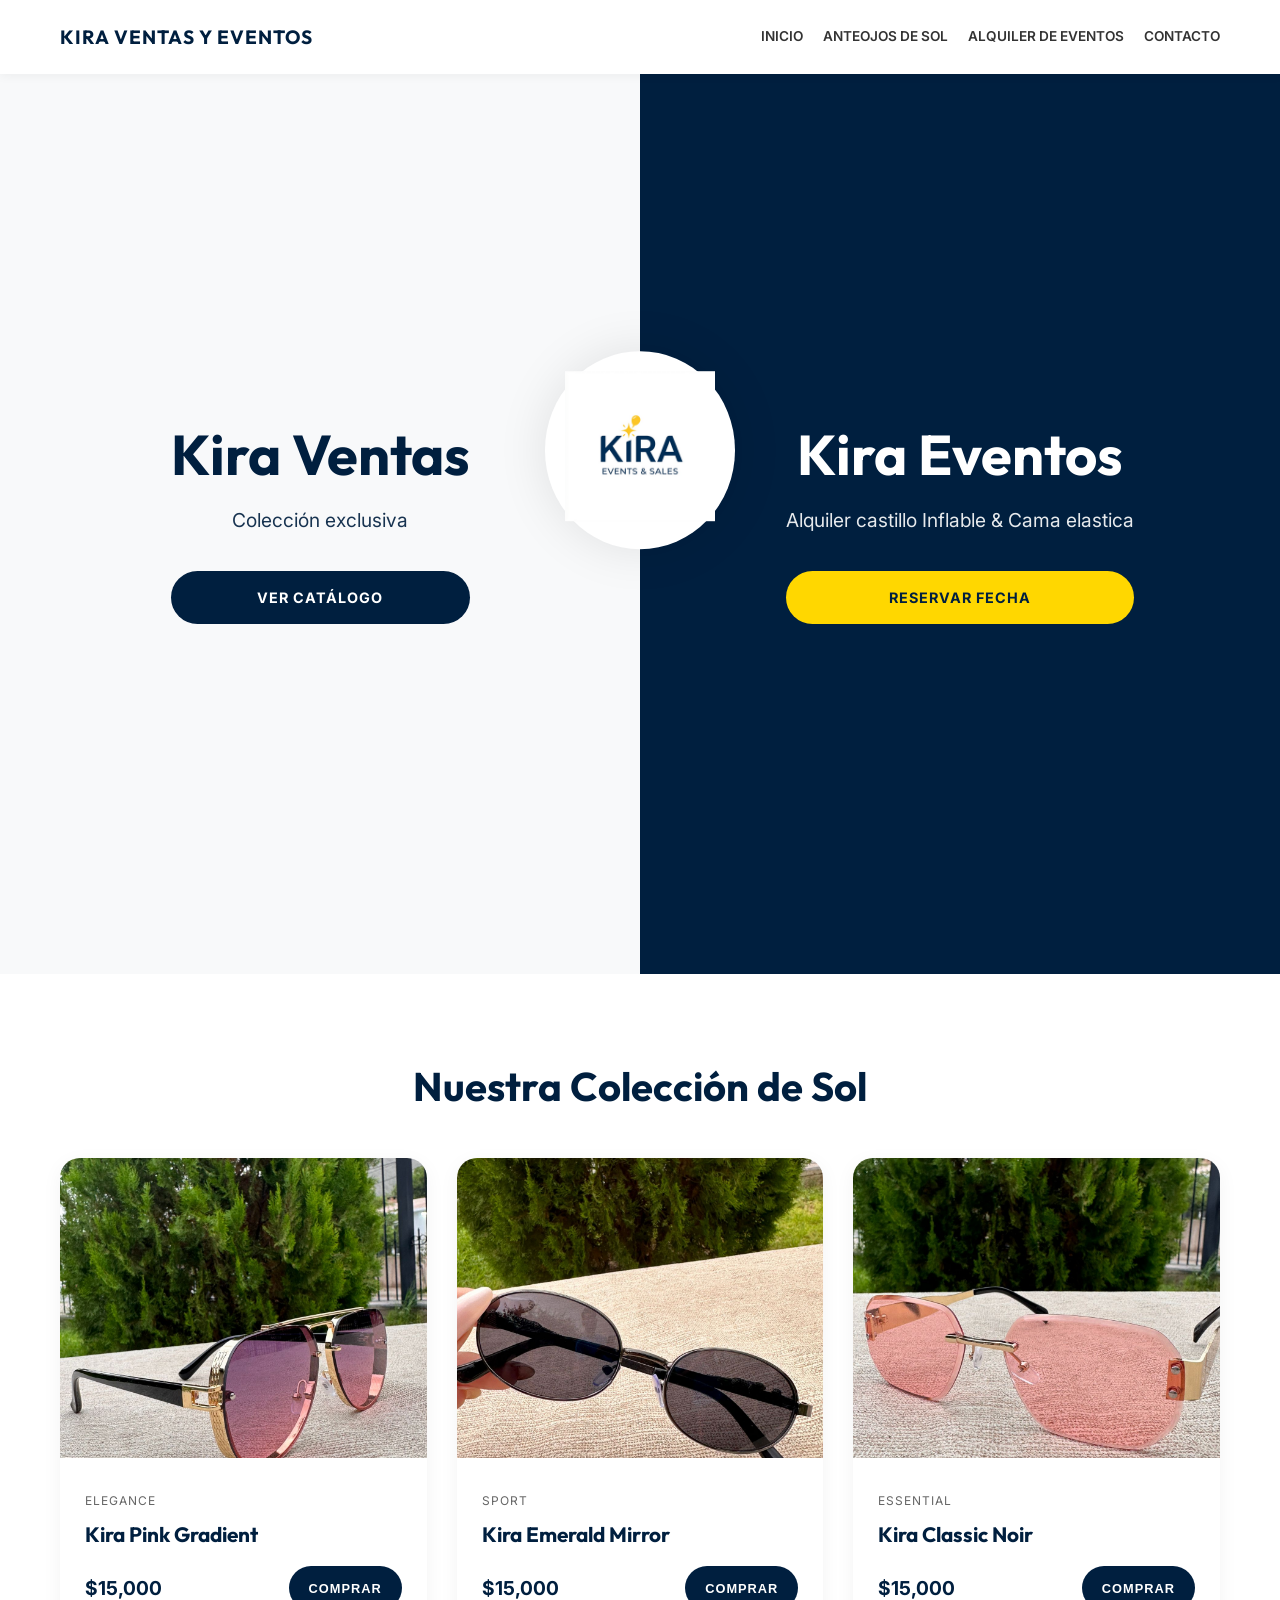
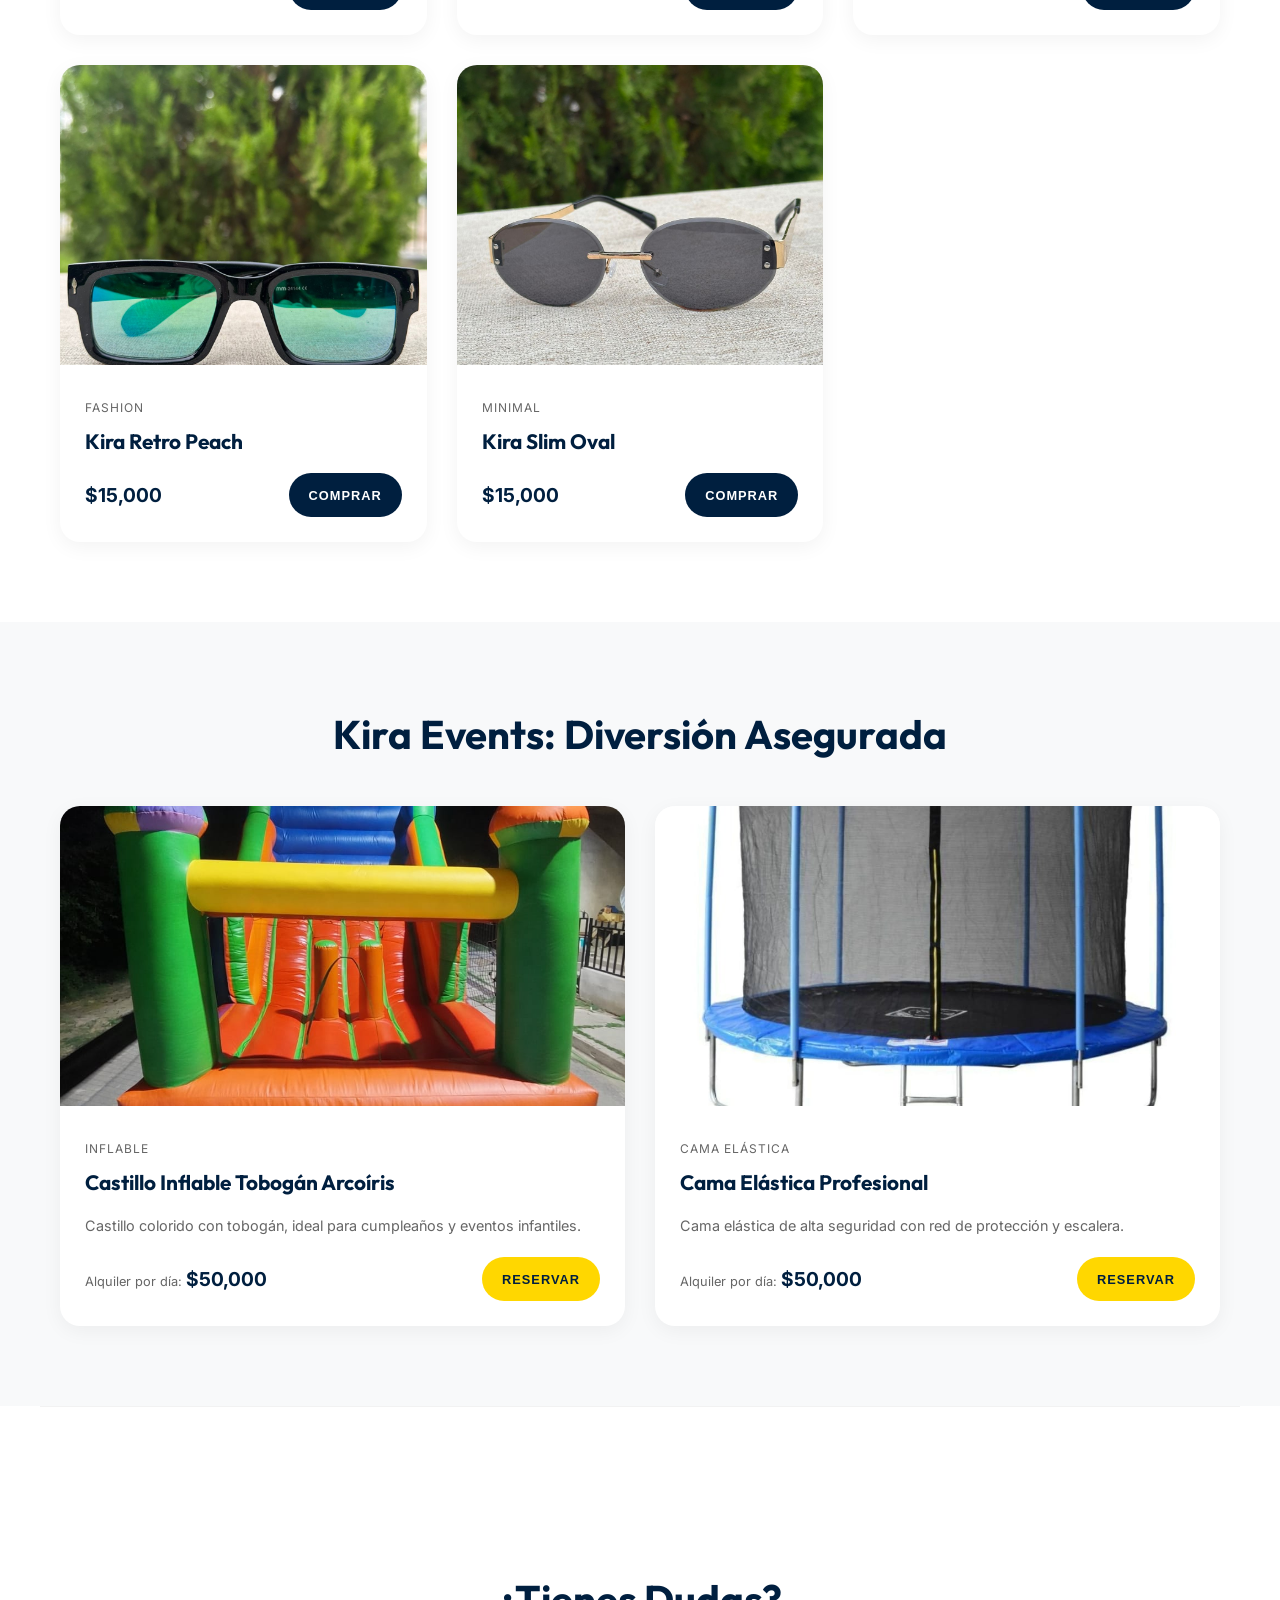
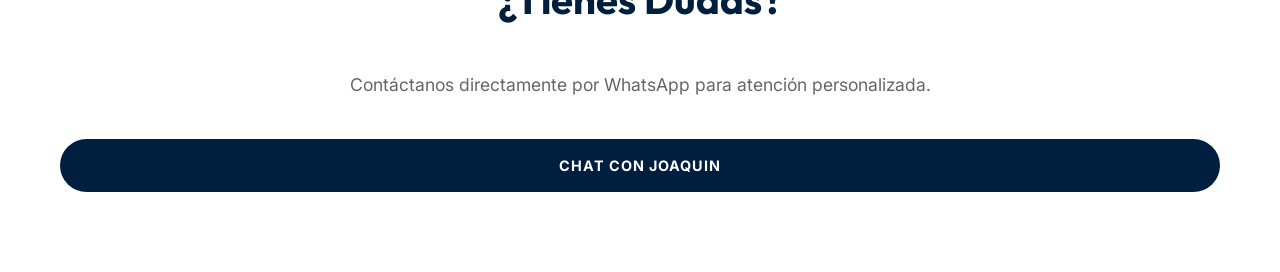
==== index.html @ c8ee7836 "Add files via upload" ====
<!DOCTYPE html>
<html lang="es">

<head>
    <meta charset="UTF-8">
    <meta name="viewport" content="width=device-width, initial-scale=1.0">
    <title>Kira Ventas y Eventos | Anteojos de Sol & Alquileres</title>
    <meta name="description"
        content="Kira Ventas y Eventos: Boutique de anteojos de sol de alta gama y alquiler de servicios para eventos. Estilo y diversión en un solo lugar.">
    <!-- Google Fonts -->
    <link rel="preconnect" href="https://fonts.googleapis.com">
    <link rel="preconnect" href="https://fonts.gstatic.com" crossorigin>
    <link href="https://fonts.googleapis.com/css2?family=Inter:wght@400;600&family=Outfit:wght@700&display=swap"
        rel="stylesheet">
    <link rel="stylesheet" href="style.css">
    <style>
        /* Specific Landing Page Styles (Split Hero) */
        .hero-split {
            display: flex;
            height: 100vh;
            width: 100%;
            overflow: hidden;
        }

        .hero-panel {
            flex: 1;
            height: 100%;
            display: flex;
            flex-direction: column;
            justify-content: center;
            align-items: center;
            text-align: center;
            position: relative;
            padding: 40px;
            transition: var(--transition-smooth);
            cursor: pointer;
        }

        /* Branding Bridge */
        .brand-bridge {
            position: absolute;
            top: 50%;
            left: 50%;
            transform: translate(-50%, -50%);
            z-index: 10;
            background: white;
            padding: 20px;
            border-radius: 50%;
            box-shadow: 0 0 50px rgba(0, 0, 0, 0.1);
        }

        .brand-bridge img {
            width: 150px;
            height: auto;
        }

        /* Sunglasses Side */
        .panel-sunglasses {
            background-color: var(--kira-gray-light);
            color: var(--kira-navy);
        }

        .panel-sunglasses::before {
            content: '';
            position: absolute;
            top: 0;
            left: 0;
            width: 100%;
            height: 100%;
            background: url('https://images.unsplash.com/photo-1572635196237-14b3f281503f?auto=format&fit=crop&q=80&w=1000') center/cover no-repeat;
            opacity: 0.1;
            transition: var(--transition-smooth);
        }

        .panel-sunglasses:hover::before {
            opacity: 0.2;
            transform: scale(1.05);
        }

        /* Events Side */
        .panel-events {
            background-color: var(--kira-navy);
            color: var(--kira-white);
        }

        .panel-events::before {
            content: '';
            position: absolute;
            top: 0;
            left: 0;
            width: 100%;
            height: 100%;
            background: url('https://images.unsplash.com/photo-1533777857417-3fa905021fce?auto=format&fit=crop&q=80&w=1000') center/cover no-repeat;
            opacity: 0.2;
            transition: var(--transition-smooth);
        }

        .panel-events:hover::before {
            opacity: 0.4;
            transform: scale(1.05);
        }

        .hero-content {
            position: relative;
            z-index: 2;
        }

        .hero-panel h2 {
            font-size: 3.5rem;
            margin-bottom: 20px;
            line-height: 1.1;
        }

        .hero-panel p {
            font-size: 1.2rem;
            margin-bottom: 35px;
            max-width: 400px;
        }

        @media (max-width: 768px) {
            .hero-split {
                flex-direction: column;
            }

            .hero-panel {
                height: 50vh;
            }

            .brand-bridge {
                display: none;
            }

            .hero-panel h2 {
                font-size: 2.5rem;
            }
        }
    </style>
</head>

<body>

    <!-- Header -->
    <header class="main-header">
        <div class="container nav-container">
            <div class="logo-text">KIRA VENTAS Y EVENTOS</div>
            <nav class="nav-links">
                <a href="#inicio">Inicio</a>
                <a href="#catalogo">Anteojos de Sol</a>
                <a href="#reservas">Alquiler de Eventos</a>
                <a href="#contacto">Contacto</a>
            </nav>
        </div>
    </header>

    <main id="inicio">
        <!-- Hero Split -->
        <section class="hero-split" style="padding: 0;">
            <div class="brand-bridge">
                <img src="logo_kira.png" alt="Kira Logo">
            </div>
            <section class="hero-panel panel-sunglasses">
                <div class="hero-content">
                    <h2>Kira Ventas</h2>
                    <p>Colección exclusiva</p>
                    <a href="#catalogo" class="btn btn-navy">Ver Catálogo</a>
                </div>
            </section>
            <section class="hero-panel panel-events">
                <div class="hero-content">
                    <h2>Kira Eventos</h2>
                    <p>Alquiler castillo Inflable & Cama elastica</p>
                    <a href="#reservas" class="btn btn-yellow">Reservar Fecha</a>
                </div>
            </section>
        </section>

        <!-- Sunglasses Catalog -->
        <section id="catalogo" class="container">
            <h2 class="section-title">Nuestra Colección de Sol</h2>
            <div id="sunglasses-grid" class="products-grid">
                <!-- Se poblará con JS -->
            </div>
        </section>

        <!-- Events Rentals -->
        <section id="reservas" class="container"
            style="background-color: var(--kira-gray-light); min-width: 100vw; margin-left: calc(-50vw + 50%);">
            <div class="container">
                <h2 class="section-title">Kira Events: Diversión Asegurada</h2>
                <div id="events-grid" class="products-grid">
                    <!-- Se poblará con JS -->
                </div>
            </div>
        </section>

        <!-- Contact Section -->
        <section id="contacto" class="container"
            style="text-align: center; border-top: 1px solid rgba(0,0,0,0.05); padding: 80px 20px;">
            <h2 class="section-title">¿Tienes Dudas?</h2>
            <p style="font-size: 1.1rem; color: var(--kira-text-light); margin-bottom: 40px;">Contáctanos directamente
                por WhatsApp para atención personalizada.</p>
            <a href="javascript:void(0)"
                onclick="openWhatsApp('General', 'Hola Joaquin! Tengo una consulta sobre sus productos/servicios.')"
                class="btn btn-navy">Chat con Joaquin</a>
        </section>

    </main>

    <script src="productos.js"></script>
    <script>
        // CONFIGURACIÓN DE WHATSAPP
        const WHATSAPP_NUMBER = '5493834949878'; // REEMPLAZA CON TU NÚMERO REAL

        function openWhatsApp(tipo, detalle, precio) {
            let mensaje = "";

            if (tipo === 'Gafa') {
                mensaje = `¡Hola Joaquin! 👓 Me interesa comprar este modelo:\n\n*Producto:* ${detalle}\n*Precio:* $${precio.toLocaleString()}\n\n¿Tienen stock disponible?`;
            } else if (tipo === 'Evento') {
                mensaje = `¡Hola Joaquin! 🎈 Me gustaría reservar el siguiente servicio para un evento:\n\n*Servicio:* ${detalle}\n*Precio por día:* $${precio.toLocaleString()}`;
            } else {
                mensaje = detalle; // Mensaje general
            }

            const url = `https://wa.me/${WHATSAPP_NUMBER}?text=${encodeURIComponent(mensaje)}`;
            window.open(url, '_blank');
        }

        // Render Sunglasses
        const sunglassesGrid = document.getElementById('sunglasses-grid');
        KIRA_PRODUCTOS.gafas.forEach(item => {
            const card = `
                <div class="product-card">
                    <img src="${item.imagen}" alt="${item.nombre}" class="product-image">
                    <div class="product-info">
                        <span class="product-category">${item.categoria}</span>
                        <h3 class="product-name">${item.nombre}</h3>
                        <div style="display: flex; justify-content: space-between; align-items: center;">
                            <span class="product-price">$${item.precio.toLocaleString()}</span>
                            <button class="btn btn-navy" onclick="openWhatsApp('Gafa', '${item.nombre}', ${item.precio})" style="padding: 10px 20px; font-size: 0.8rem;">Comprar</button>
                        </div>
                    </div>
                </div>
            `;
            sunglassesGrid.innerHTML += card;
        });

        // Render Events
        const eventsGrid = document.getElementById('events-grid');
        KIRA_PRODUCTOS.eventos.forEach(item => {
            const card = `
                <div class="product-card rental-card">
                    <img src="${item.imagen}" alt="${item.nombre}" class="product-image">
                    <div class="product-info">
                        <span class="product-category">${item.tipo}</span>
                        <h3 class="product-name">${item.nombre}</h3>
                        <p style="font-size: 0.9rem; color: var(--kira-text-light); margin-bottom: 20px;">${item.descripcion}</p>
                        <div style="display: flex; justify-content: space-between; align-items: center;">
                            <div>
                                <span style="font-size: 0.8rem; color: var(--kira-text-light);">Alquiler por día:</span>
                                <span class="product-price">$${item.precioAlquiler.toLocaleString()}</span>
                            </div>
                            <button class="btn btn-yellow" onclick="openWhatsApp('Evento', '${item.nombre}', ${item.precioAlquiler})" style="padding: 10px 20px; font-size: 0.8rem;">Reservar</button>
                        </div>
                    </div>
                </div>
            `;
            eventsGrid.innerHTML += card;
        });
    </script>
</body>

</html>
---- style.css ----
:root {
    --kira-navy: #001F3F;
    --kira-yellow: #FFD700;
    --kira-white: #FFFFFF;
    --kira-gray-light: #F8F9FA;
    --kira-text-dark: #333333;
    --kira-text-light: #666666;
    --transition-smooth: all 0.3s cubic-bezier(0.4, 0, 0.2, 1);
}

* {
    margin: 0;
    padding: 0;
    box-sizing: border-box;
}

body {
    font-family: 'Inter', sans-serif;
    color: var(--kira-text-dark);
    line-height: 1.6;
    overflow-x: hidden;
    background-color: var(--kira-white);
}

h1,
h2,
h3,
.logo-text {
    font-family: 'Outfit', sans-serif;
}

.container {
    max-width: 1200px;
    margin: 0 auto;
    padding: 0 20px;
}

/* --- HEADER & NAVIGATION --- */
.main-header {
    background: rgba(255, 255, 255, 0.95);
    backdrop-filter: blur(10px);
    padding: 15px 0;
    position: sticky;
    top: 0;
    z-index: 1000;
    box-shadow: 0 2px 10px rgba(0, 0, 0, 0.05);
}

.nav-container {
    display: flex;
    justify-content: space-between;
    align-items: center;
}

.logo-text {
    font-size: 1.2rem;
    font-weight: 700;
    letter-spacing: 1px;
    color: var(--kira-navy);
}

.nav-links {
    display: flex;
    gap: 20px;
}

.nav-links a {
    text-decoration: none;
    color: var(--kira-text-dark);
    font-size: 0.85rem;
    font-weight: 600;
    text-transform: uppercase;
    transition: var(--transition-smooth);
}

.nav-links a:hover {
    color: var(--kira-yellow);
}

/* --- HERO SPLIT --- */
.hero-split {
    display: flex;
    height: 100vh;
    min-height: 600px;
}

.hero-panel {
    flex: 1;
    display: flex;
    justify-content: center;
    align-items: center;
    text-align: center;
    padding: 40px;
    position: relative;
    transition: var(--transition-smooth);
}

.panel-sunglasses {
    background-color: var(--kira-gray-light);
    color: var(--kira-navy);
}

.panel-events {
    background-color: var(--kira-navy);
    color: white;
}

.hero-content h2 {
    font-size: clamp(2rem, 5vw, 3.5rem);
    margin-bottom: 15px;
    line-height: 1.1;
}

.hero-content p {
    font-size: 1.1rem;
    margin-bottom: 30px;
    opacity: 0.9;
}

/* --- BUTTONS --- */
.btn {
    display: inline-block;
    padding: 15px 35px;
    border-radius: 50px;
    text-decoration: none;
    font-weight: 700;
    text-transform: uppercase;
    letter-spacing: 1px;
    transition: var(--transition-smooth);
    cursor: pointer;
    border: none;
    font-size: 0.9rem;
}

.btn-navy {
    background: var(--kira-navy);
    color: white;
}

.btn-yellow {
    background: var(--kira-yellow);
    color: var(--kira-navy);
}

.btn:hover {
    transform: translateY(-3px);
    box-shadow: 0 5px 15px rgba(0, 0, 0, 0.2);
}

/* --- PRODUCT GRID --- */
.section-title {
    text-align: center;
    font-size: clamp(1.8rem, 4vw, 2.5rem);
    padding: 80px 0 40px;
    color: var(--kira-navy);
}

.products-grid {
    display: grid;
    grid-template-columns: repeat(auto-fit, minmax(280px, 1fr));
    gap: 30px;
    padding-bottom: 80px;
}

.product-card {
    background: white;
    border-radius: 20px;
    overflow: hidden;
    box-shadow: 0 5px 20px rgba(0, 0, 0, 0.05);
    transition: var(--transition-smooth);
}

.product-card:hover {
    transform: translateY(-10px);
}

.product-image {
    width: 100%;
    height: 300px;
    object-fit: cover;
}

.product-info {
    padding: 25px;
}

.product-category {
    font-size: 0.75rem;
    text-transform: uppercase;
    color: var(--kira-text-light);
    letter-spacing: 1px;
    margin-bottom: 8px;
    display: block;
}

.product-name {
    font-size: 1.3rem;
    margin: 0 0 15px;
    color: var(--kira-navy);
}

.product-price {
    font-size: 1.2rem;
    font-weight: 700;
    color: var(--kira-navy);
}

/* --- MOBILE OPTIMIZATION --- */
@media (max-width: 768px) {
    .main-header {
        position: relative;
        padding: 20px 0;
    }

    .nav-container {
        flex-direction: column;
        gap: 20px;
    }

    .logo-text {
        font-size: 1rem;
        text-align: center;
    }

    .nav-links {
        gap: 10px;
        flex-wrap: wrap;
        justify-content: center;
    }

    .nav-links a {
        font-size: 0.75rem;
        padding: 5px;
    }

    .hero-split {
        flex-direction: column;
        height: auto;
    }

    .hero-panel {
        height: 50vh;
        min-height: 400px;
        padding: 30px 20px;
    }

    .hero-content h2 {
        font-size: 2.2rem;
    }

    .products-grid {
        grid-template-columns: 1fr;
        gap: 20px;
    }

    .product-image {
        height: 250px;
    }
}

/* Tap target fix */
.btn,
.nav-links a {
    min-height: 44px;
    display: flex;
    align-items: center;
    justify-content: center;
}
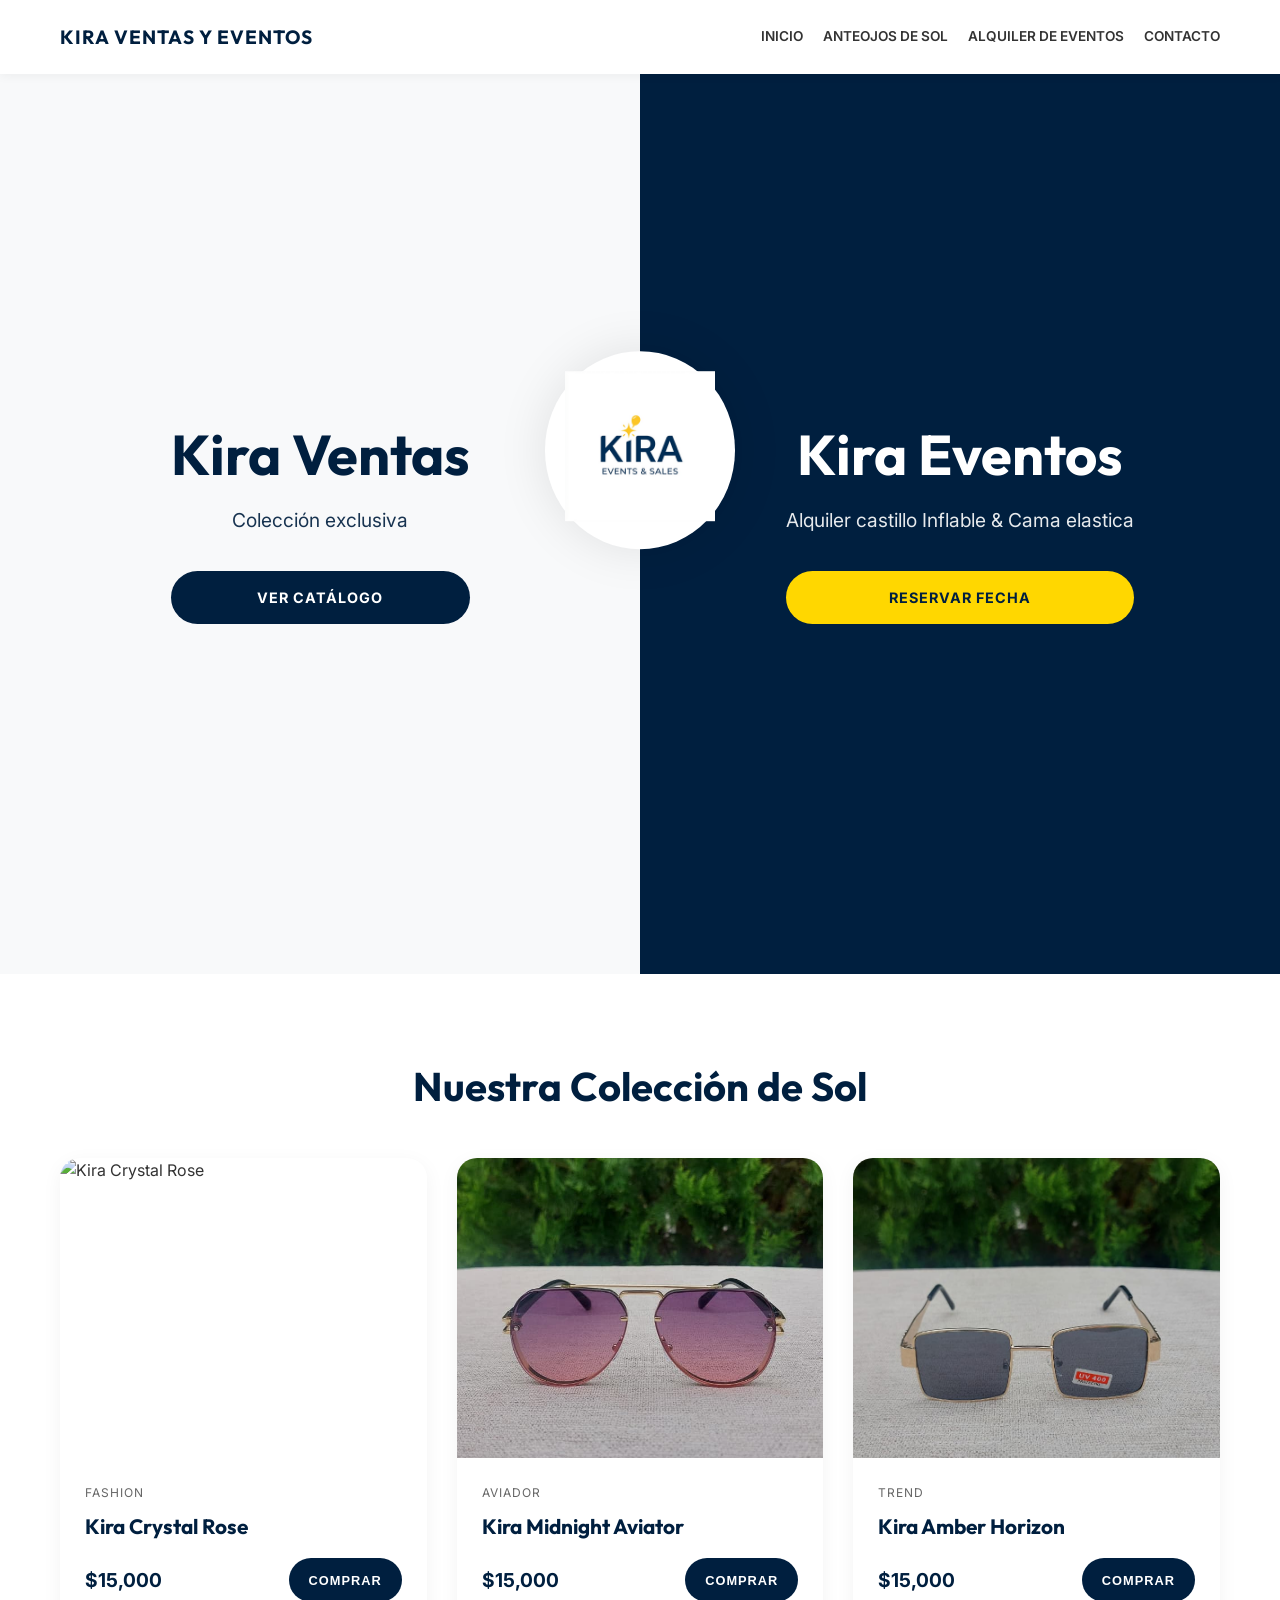
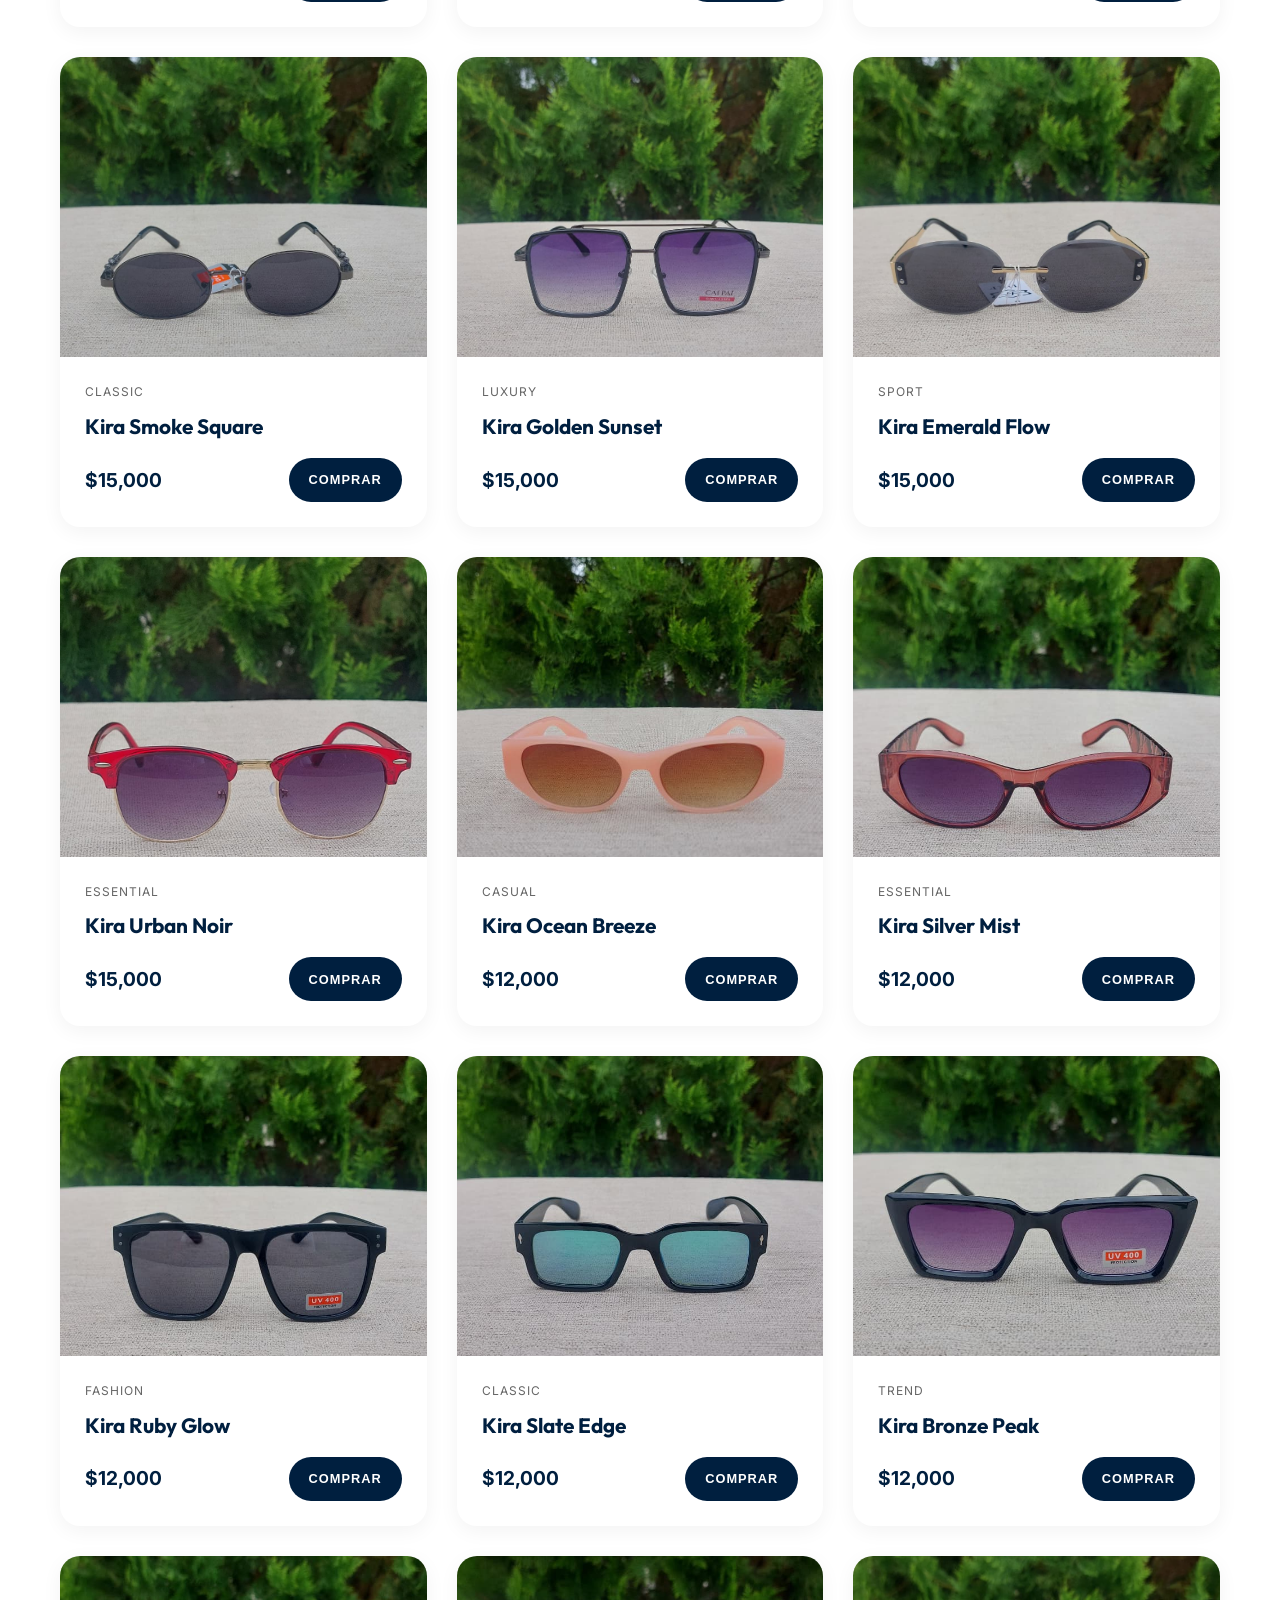
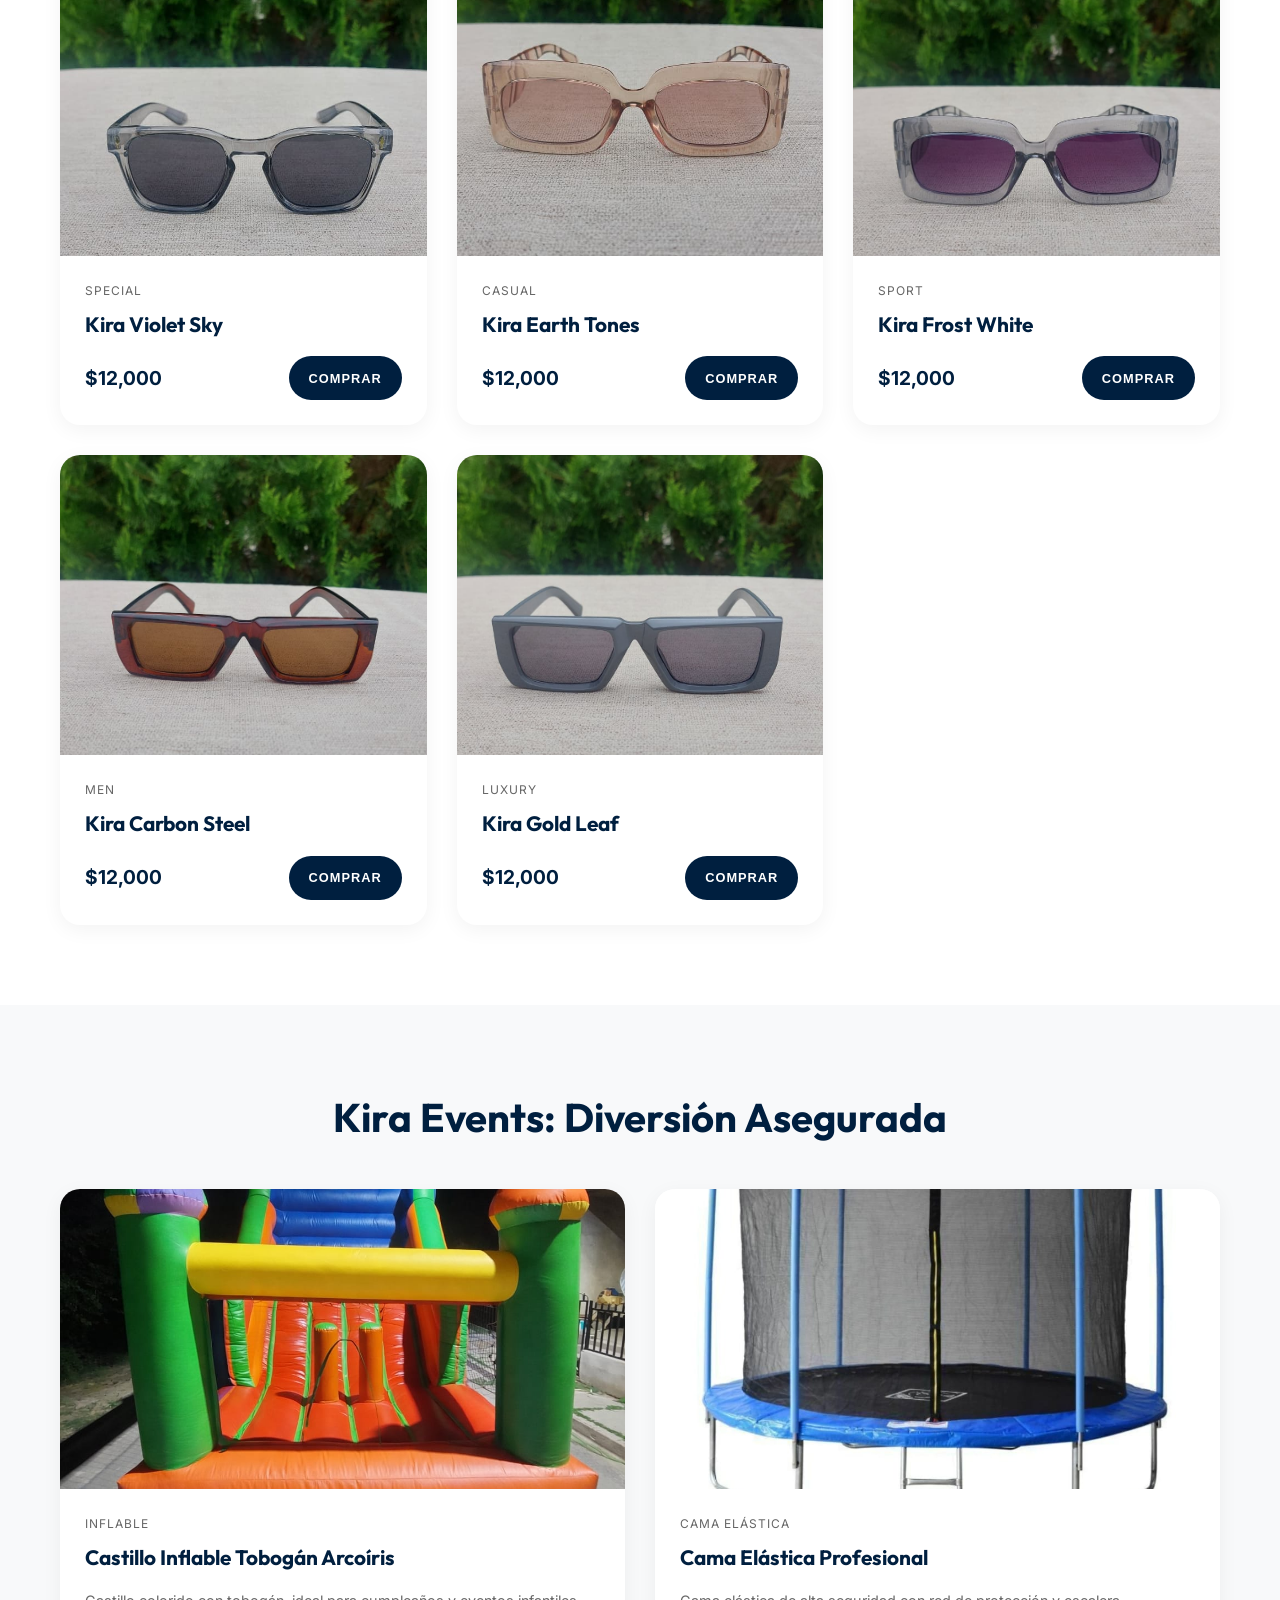
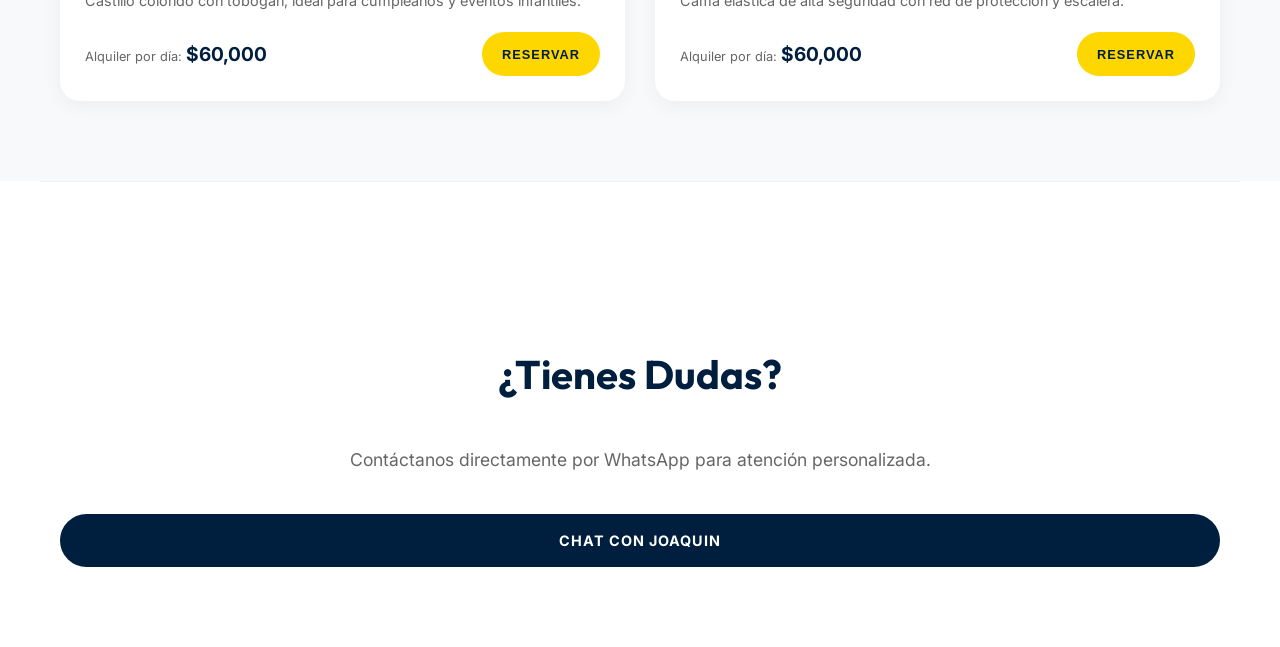
==== commit db1d1265: "Add files via upload" ====
--- a/index.html
+++ b/index.html
@@ -226,12 +226,27 @@
             window.open(url, '_blank');
         }
 
+        function changeImage(id, src) {
+            const img = document.querySelector(`#img-${id}`);
+            if (img) img.src = src;
+        }
+
         // Render Sunglasses
         const sunglassesGrid = document.getElementById('sunglasses-grid');
         KIRA_PRODUCTOS.gafas.forEach(item => {
             const card = `
                 <div class="product-card">
-                    <img src="${item.imagen}" alt="${item.nombre}" class="product-image">
+                    <div class="image-gallery">
+                        <img src="${item.imagenes[0]}" id="img-${item.id}" alt="${item.nombre}" class="product-image">
+                        <div class="thumbnails">
+                            ${item.imagenes.map(img => `
+                                <img src="${img}" 
+                                     onmouseover="changeImage('${item.id}', '${img}')" 
+                                     ontouchstart="changeImage('${item.id}', '${img}')" 
+                                     class="thumb">
+                            `).join('')}
+                        </div>
+                    </div>
                     <div class="product-info">
                         <span class="product-category">${item.categoria}</span>
                         <h3 class="product-name">${item.nombre}</h3>
--- a/style.css
+++ b/style.css
@@ -178,6 +178,53 @@
     width: 100%;
     height: 300px;
     object-fit: cover;
+    display: block;
+}
+
+.image-gallery {
+    position: relative;
+    overflow: hidden;
+}
+
+.thumbnails {
+    display: flex;
+    gap: 10px;
+    padding: 10px;
+    justify-content: center;
+    background: rgba(255, 255, 255, 0.8);
+    position: absolute;
+    bottom: 0;
+    width: 100%;
+    transition: var(--transition-smooth);
+    opacity: 0;
+}
+
+.product-card:hover .thumbnails {
+    opacity: 1;
+}
+
+@media (max-width: 768px) {
+    .thumbnails {
+        opacity: 1;
+        position: static;
+        background: white;
+        padding: 5px;
+    }
+}
+
+.thumb {
+    width: 40px;
+    height: 40px;
+    object-fit: cover;
+    border-radius: 5px;
+    cursor: pointer;
+    border: 2px solid transparent;
+    transition: var(--transition-smooth);
+}
+
+.thumb:hover {
+    border-color: var(--kira-yellow);
+    transform: scale(1.1);
 }
 
 .product-info {
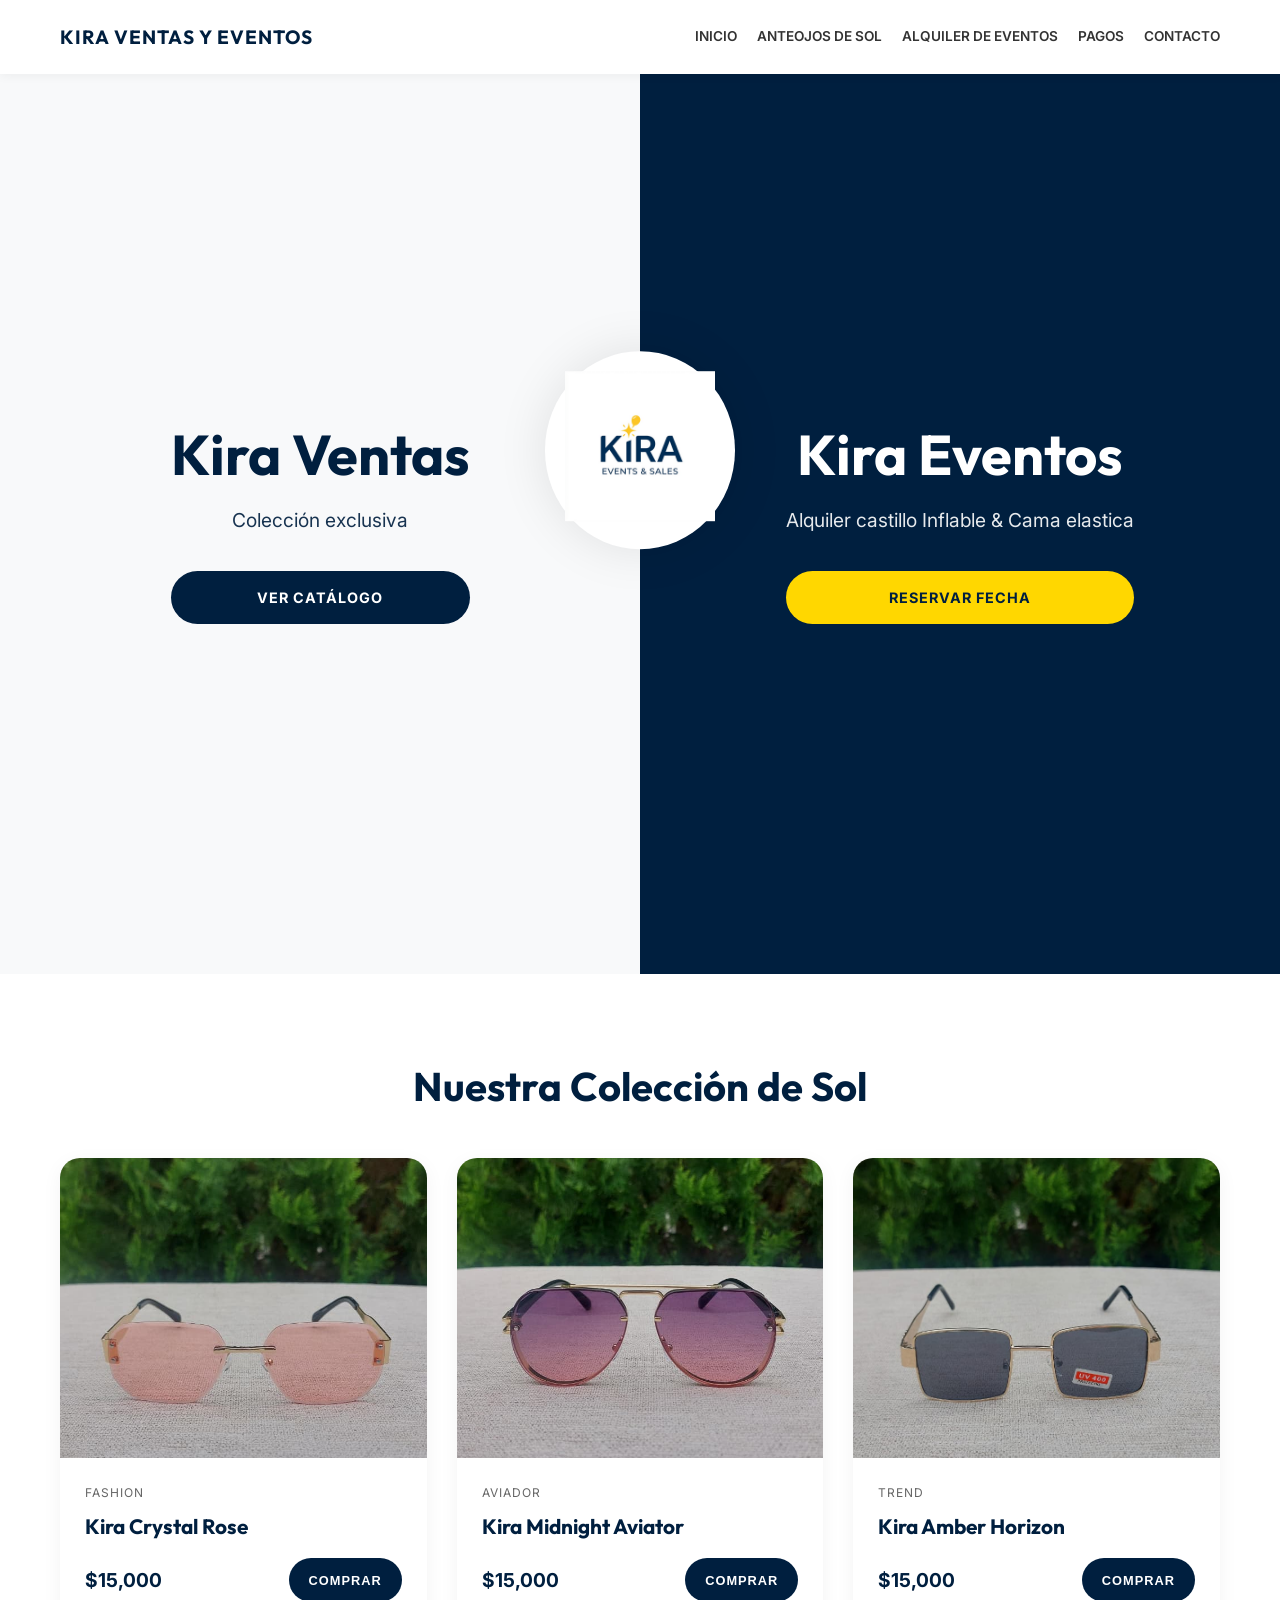
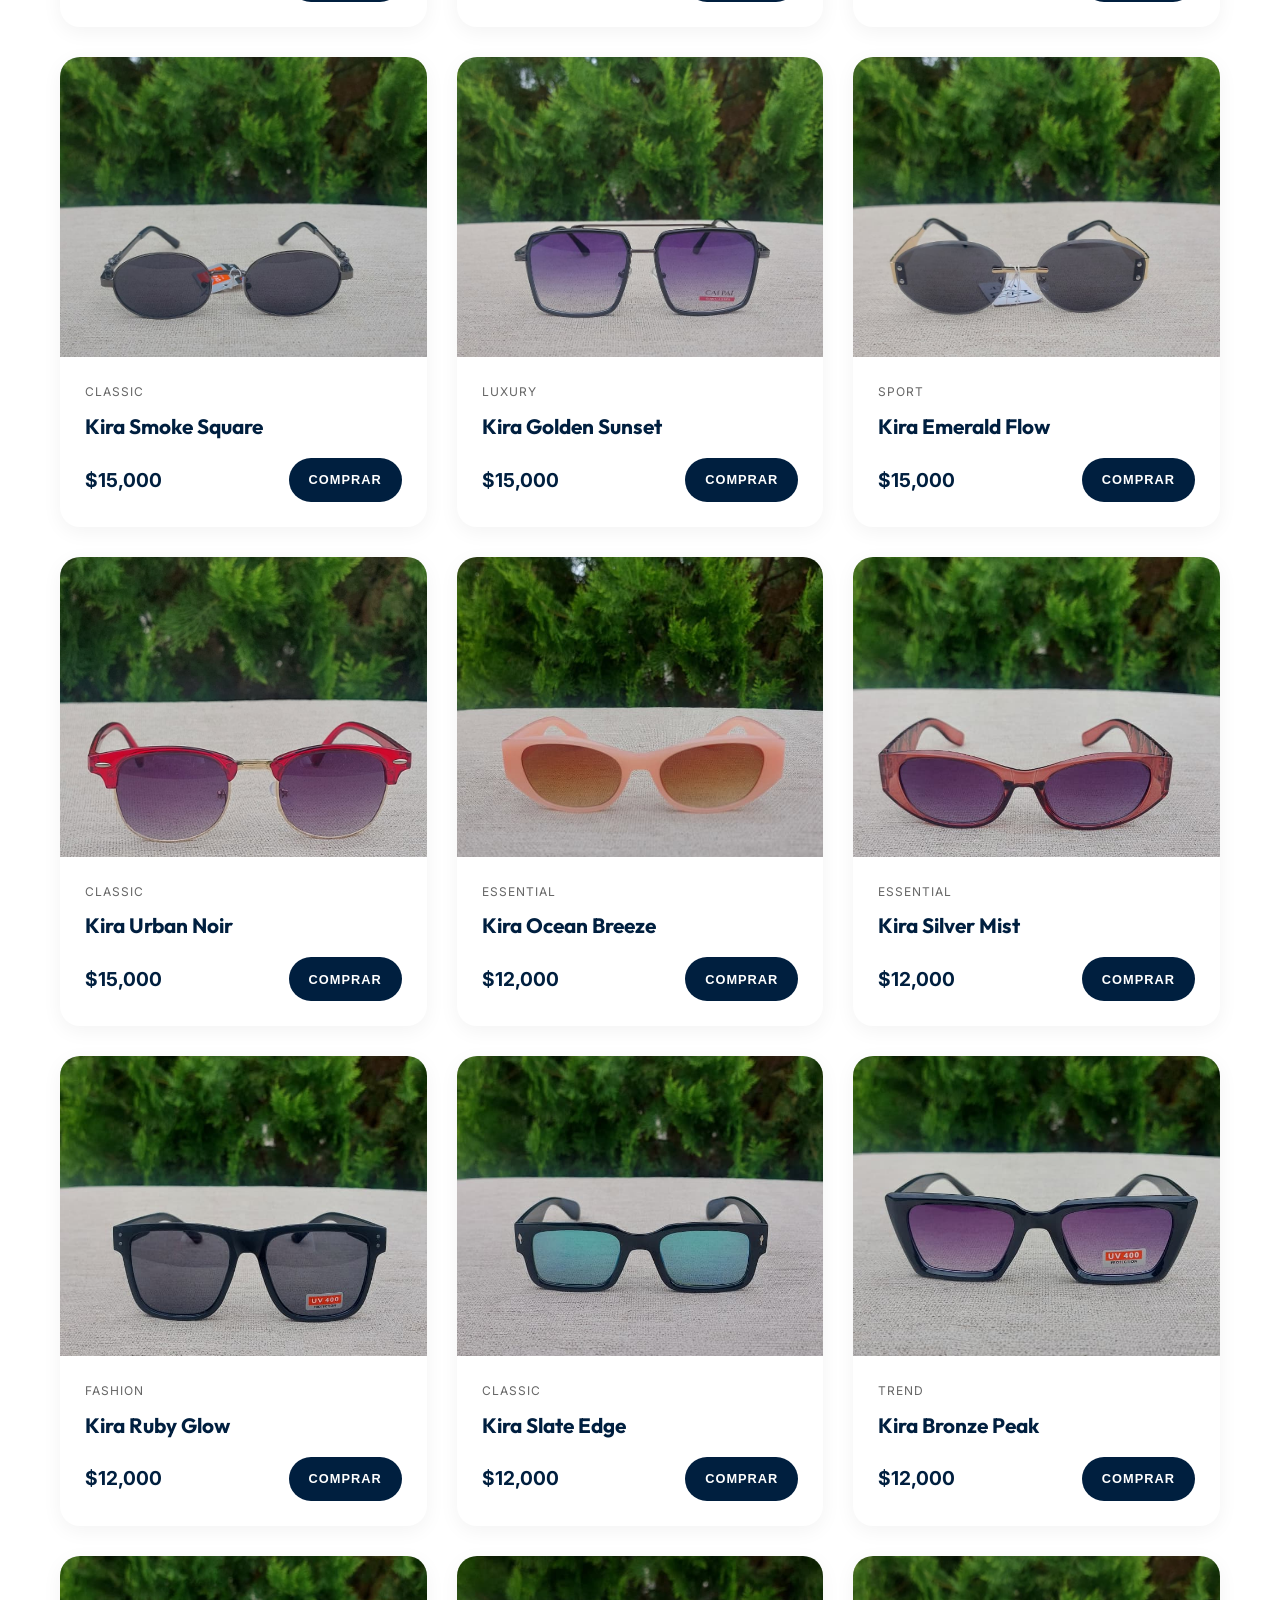
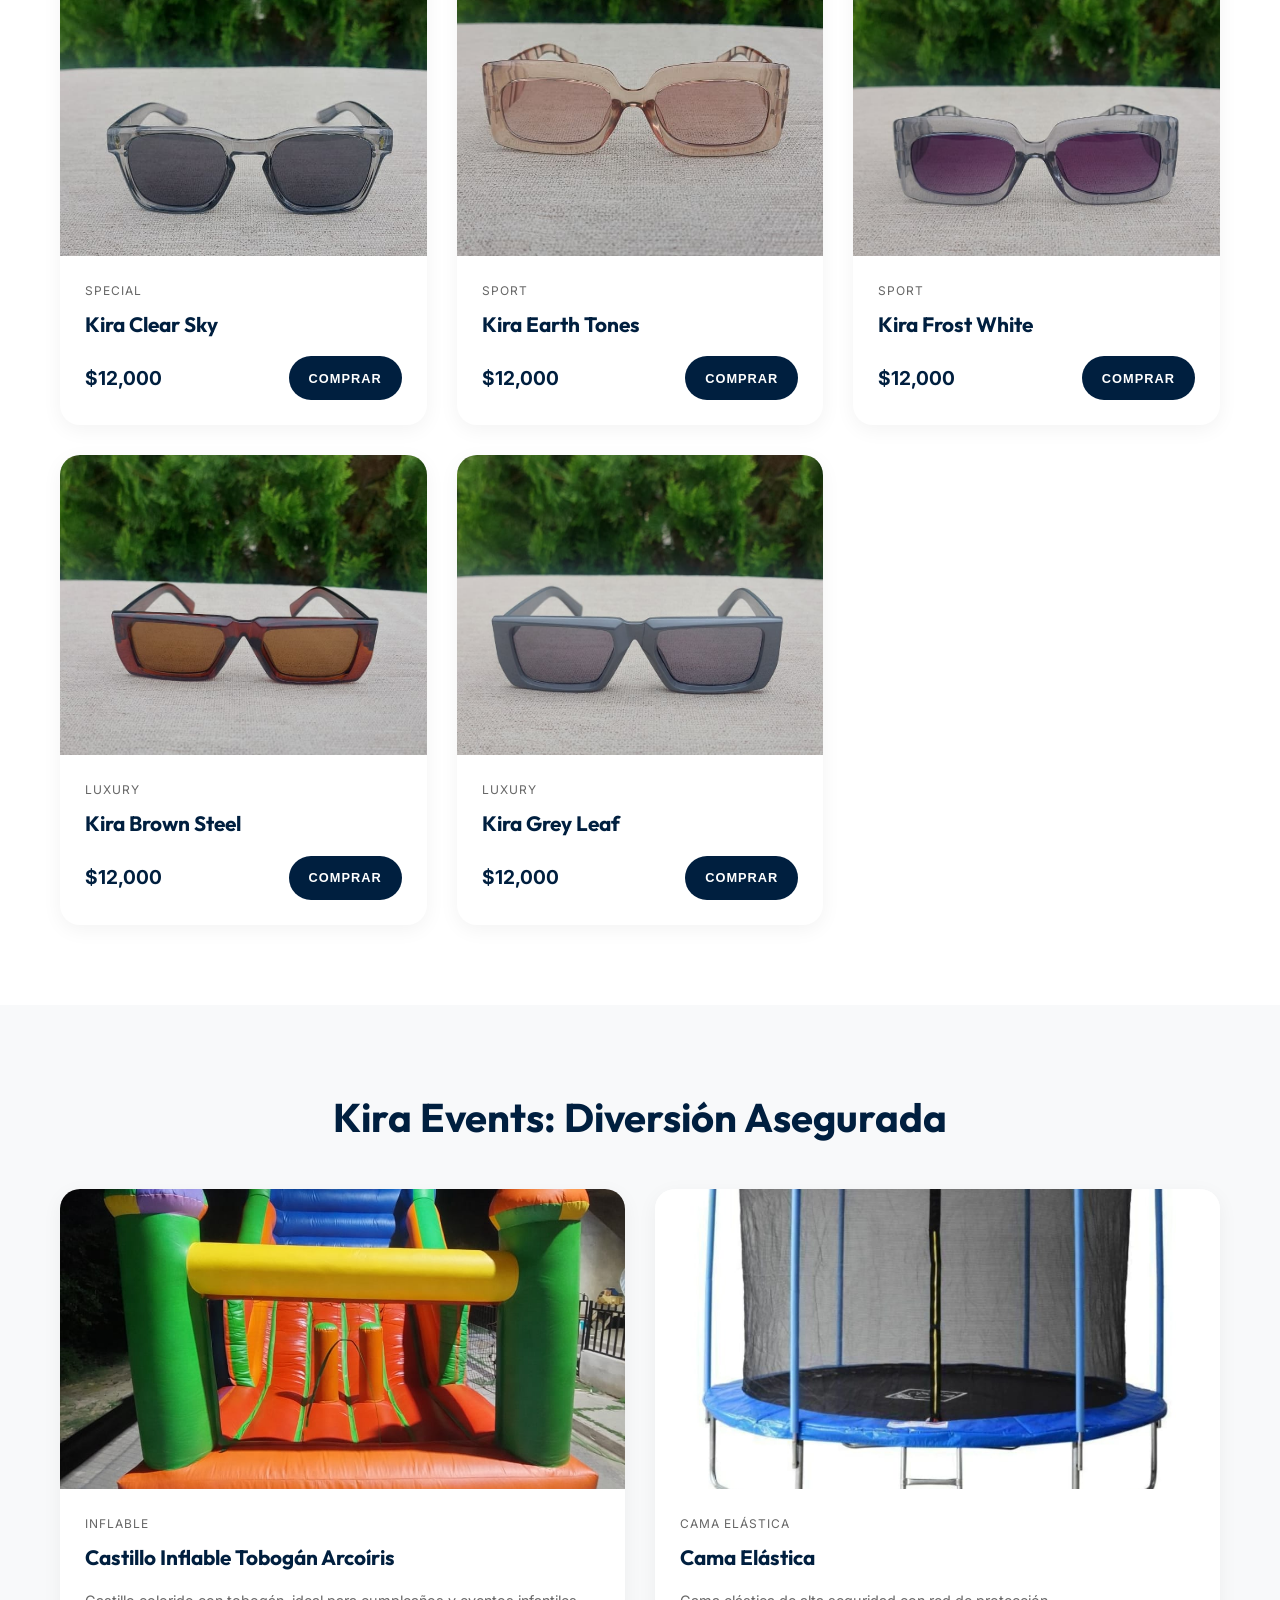
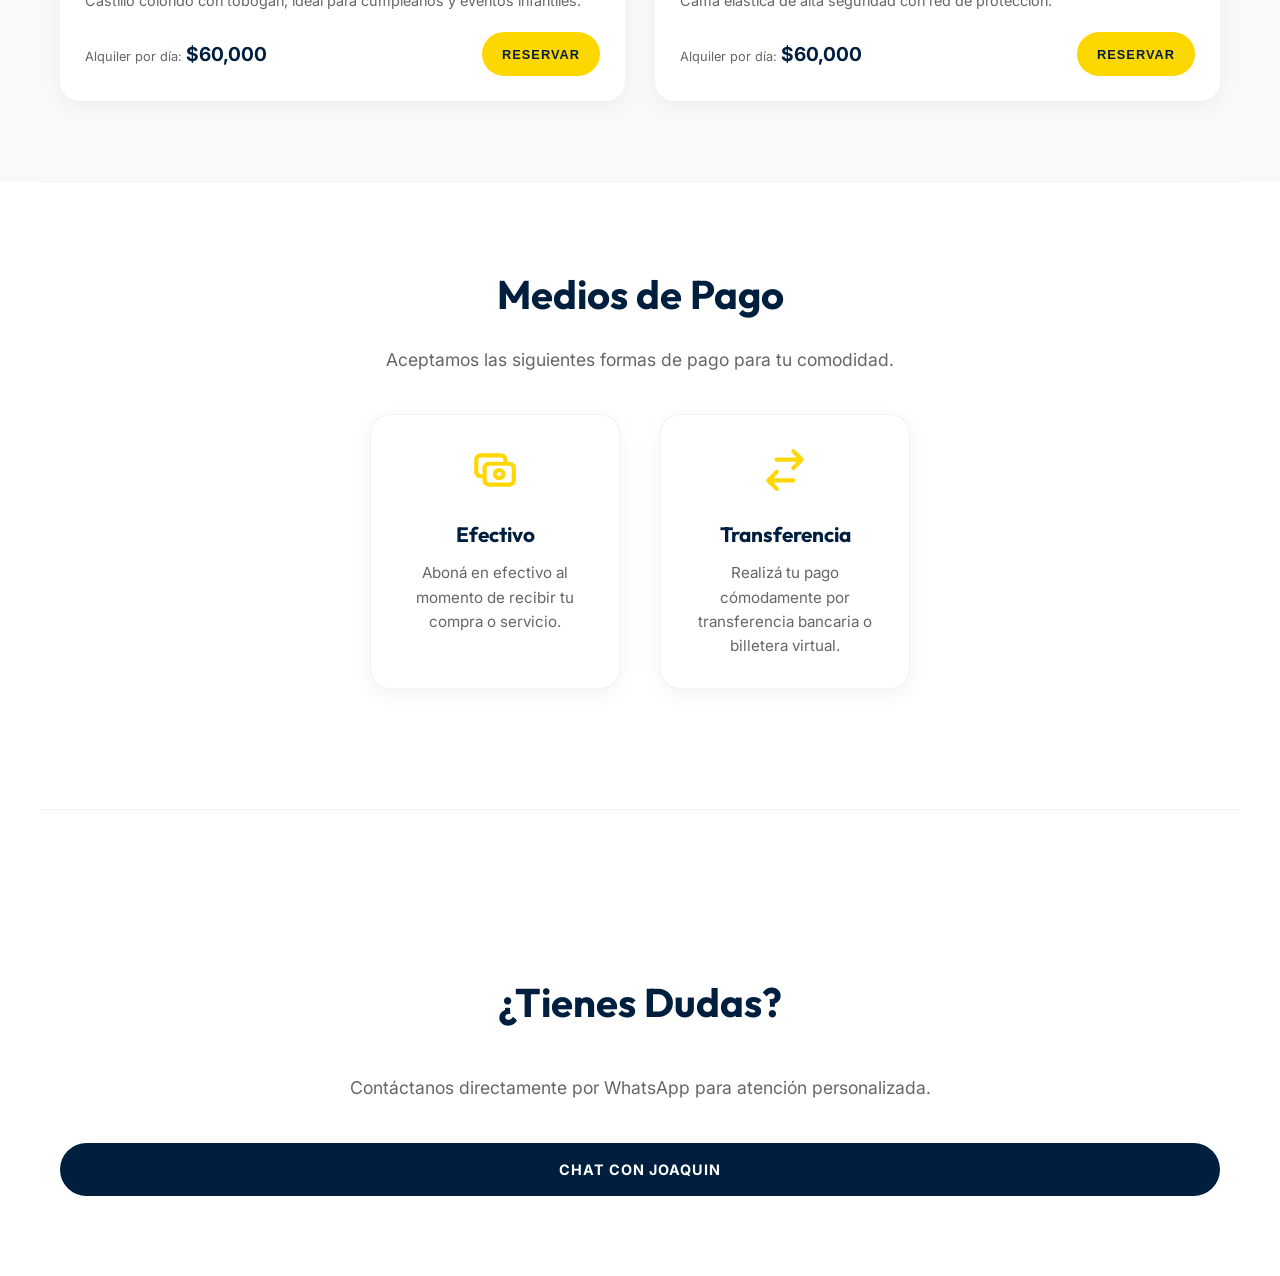
==== commit 1c426999: "Add files via upload" ====
--- a/index.html
+++ b/index.html
@@ -147,6 +147,7 @@
                 <a href="#inicio">Inicio</a>
                 <a href="#catalogo">Anteojos de Sol</a>
                 <a href="#reservas">Alquiler de Eventos</a>
+                <a href="#pagos">Pagos</a>
                 <a href="#contacto">Contacto</a>
             </nav>
         </div>
@@ -189,6 +190,33 @@
                 <h2 class="section-title">Kira Events: Diversión Asegurada</h2>
                 <div id="events-grid" class="products-grid">
                     <!-- Se poblará con JS -->
+                </div>
+            </div>
+        </section>
+
+        <!-- Payment Methods Section -->
+        <section id="pagos" class="container"
+            style="text-align: center; border-top: 1px solid rgba(0,0,0,0.05); padding: 80px 20px;">
+            <h2 class="section-title" style="padding-top: 0; padding-bottom: 20px;">Medios de Pago</h2>
+            <p style="font-size: 1.1rem; color: var(--kira-text-light); margin-bottom: 40px;">Aceptamos las siguientes formas de pago para tu comodidad.</p>
+
+            <div style="display: flex; justify-content: center; gap: 40px; flex-wrap: wrap; margin-bottom: 40px;">
+                <!-- Efectivo -->
+                <div style="background: var(--kira-white); padding: 30px; border-radius: 20px; width: 250px; box-shadow: 0 5px 20px rgba(0, 0, 0, 0.05); border: 1px solid rgba(0,0,0,0.05); transition: var(--transition-smooth);">
+                    <svg style="width: 50px; height: 50px; margin-bottom: 15px; color: var(--kira-yellow);" fill="none" stroke="currentColor" viewBox="0 0 24 24" xmlns="http://www.w3.org/2000/svg">
+                        <path stroke-linecap="round" stroke-linejoin="round" stroke-width="2" d="M17 9V7a2 2 0 00-2-2H5a2 2 0 00-2 2v6a2 2 0 002 2h2m2 4h10a2 2 0 002-2v-6a2 2 0 00-2-2H9a2 2 0 00-2 2v6a2 2 0 002 2zm7-5a2 2 0 11-4 0 2 2 0 014 0z"></path>
+                    </svg>
+                    <h3 style="color: var(--kira-navy); font-size: 1.3rem; margin-bottom: 10px; font-family: 'Outfit', sans-serif;">Efectivo</h3>
+                    <p style="font-size: 0.95rem; color: var(--kira-text-light);">Aboná en efectivo al momento de recibir tu compra o servicio.</p>
+                </div>
+
+                <!-- Transferencia -->
+                <div style="background: var(--kira-white); padding: 30px; border-radius: 20px; width: 250px; box-shadow: 0 5px 20px rgba(0, 0, 0, 0.05); border: 1px solid rgba(0,0,0,0.05); transition: var(--transition-smooth);">
+                    <svg style="width: 50px; height: 50px; margin-bottom: 15px; color: var(--kira-yellow);" fill="none" stroke="currentColor" viewBox="0 0 24 24" xmlns="http://www.w3.org/2000/svg">
+                        <path stroke-linecap="round" stroke-linejoin="round" stroke-width="2" d="M8 7h12m0 0l-4-4m4 4l-4 4m0 6H4m0 0l4 4m-4-4l4-4"></path>
+                    </svg>
+                    <h3 style="color: var(--kira-navy); font-size: 1.3rem; margin-bottom: 10px; font-family: 'Outfit', sans-serif;">Transferencia</h3>
+                    <p style="font-size: 0.95rem; color: var(--kira-text-light);">Realizá tu pago cómodamente por transferencia bancaria o billetera virtual.</p>
                 </div>
             </div>
         </section>
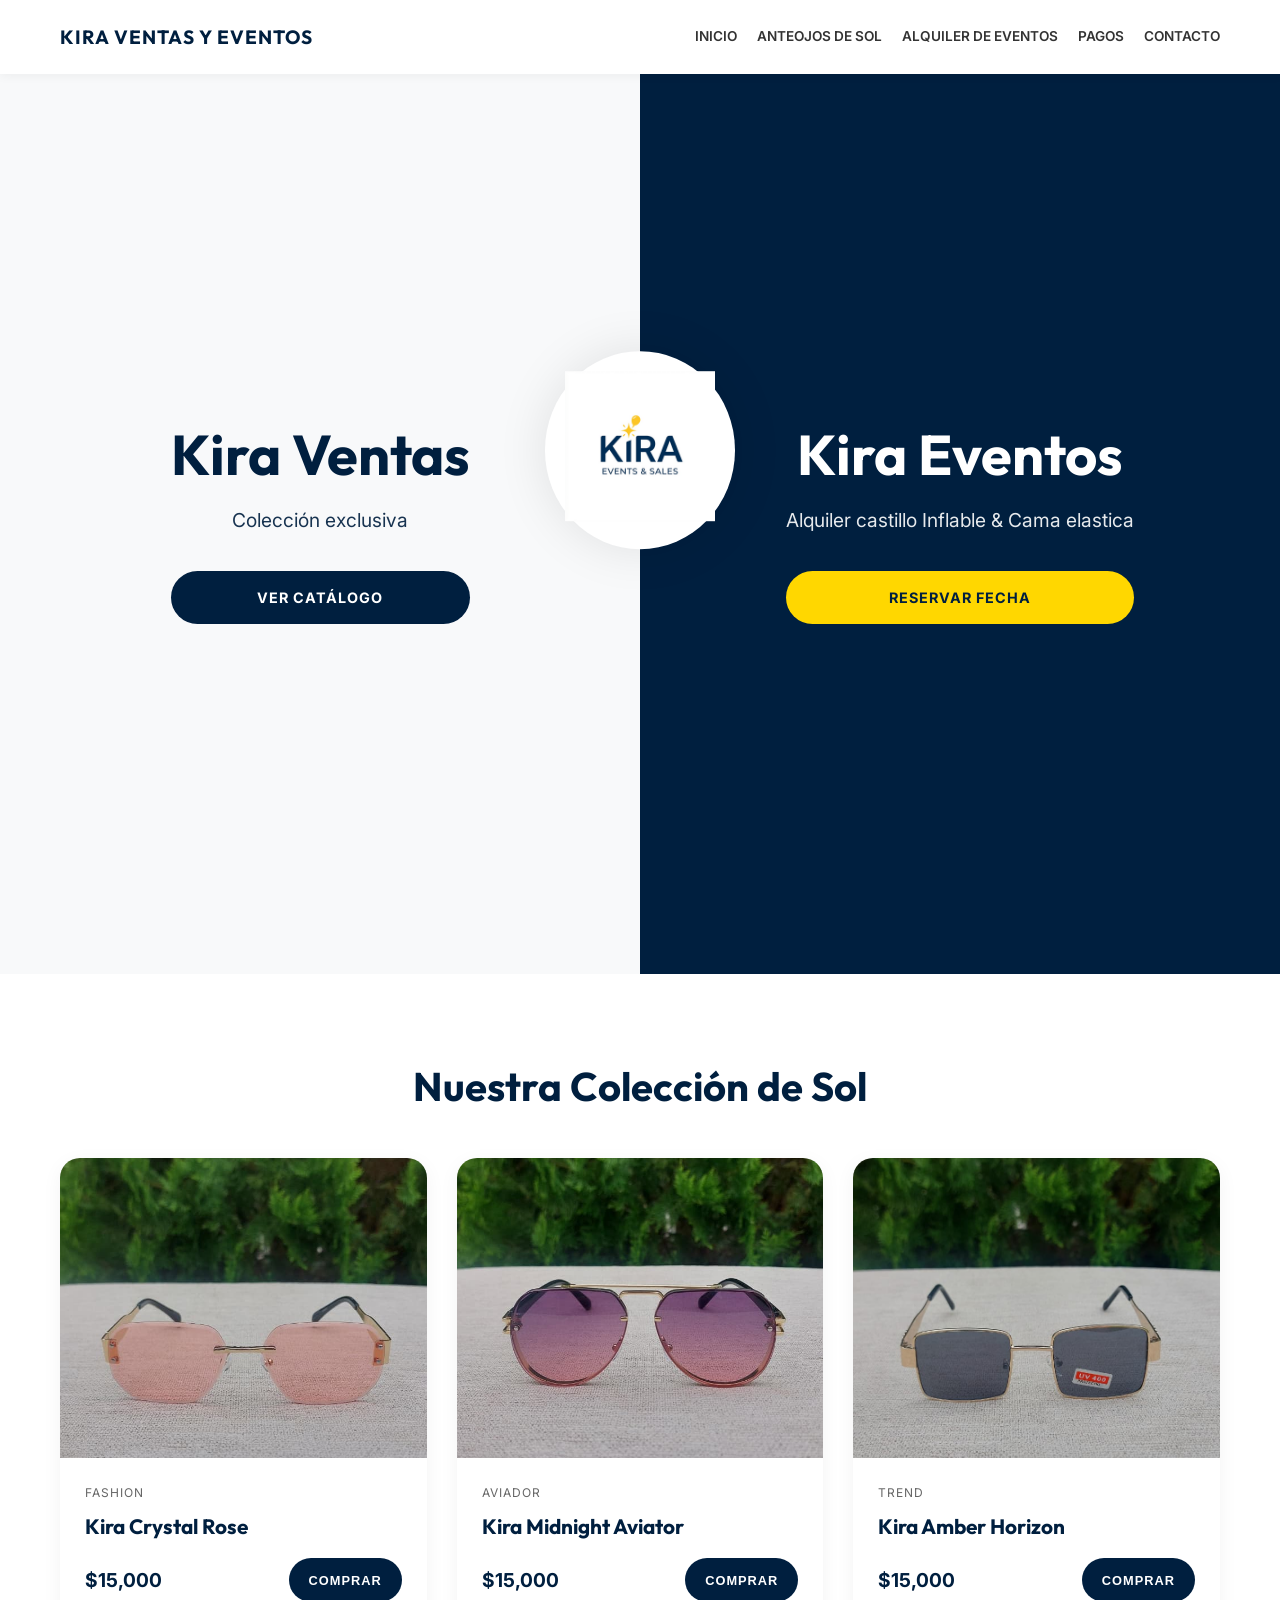
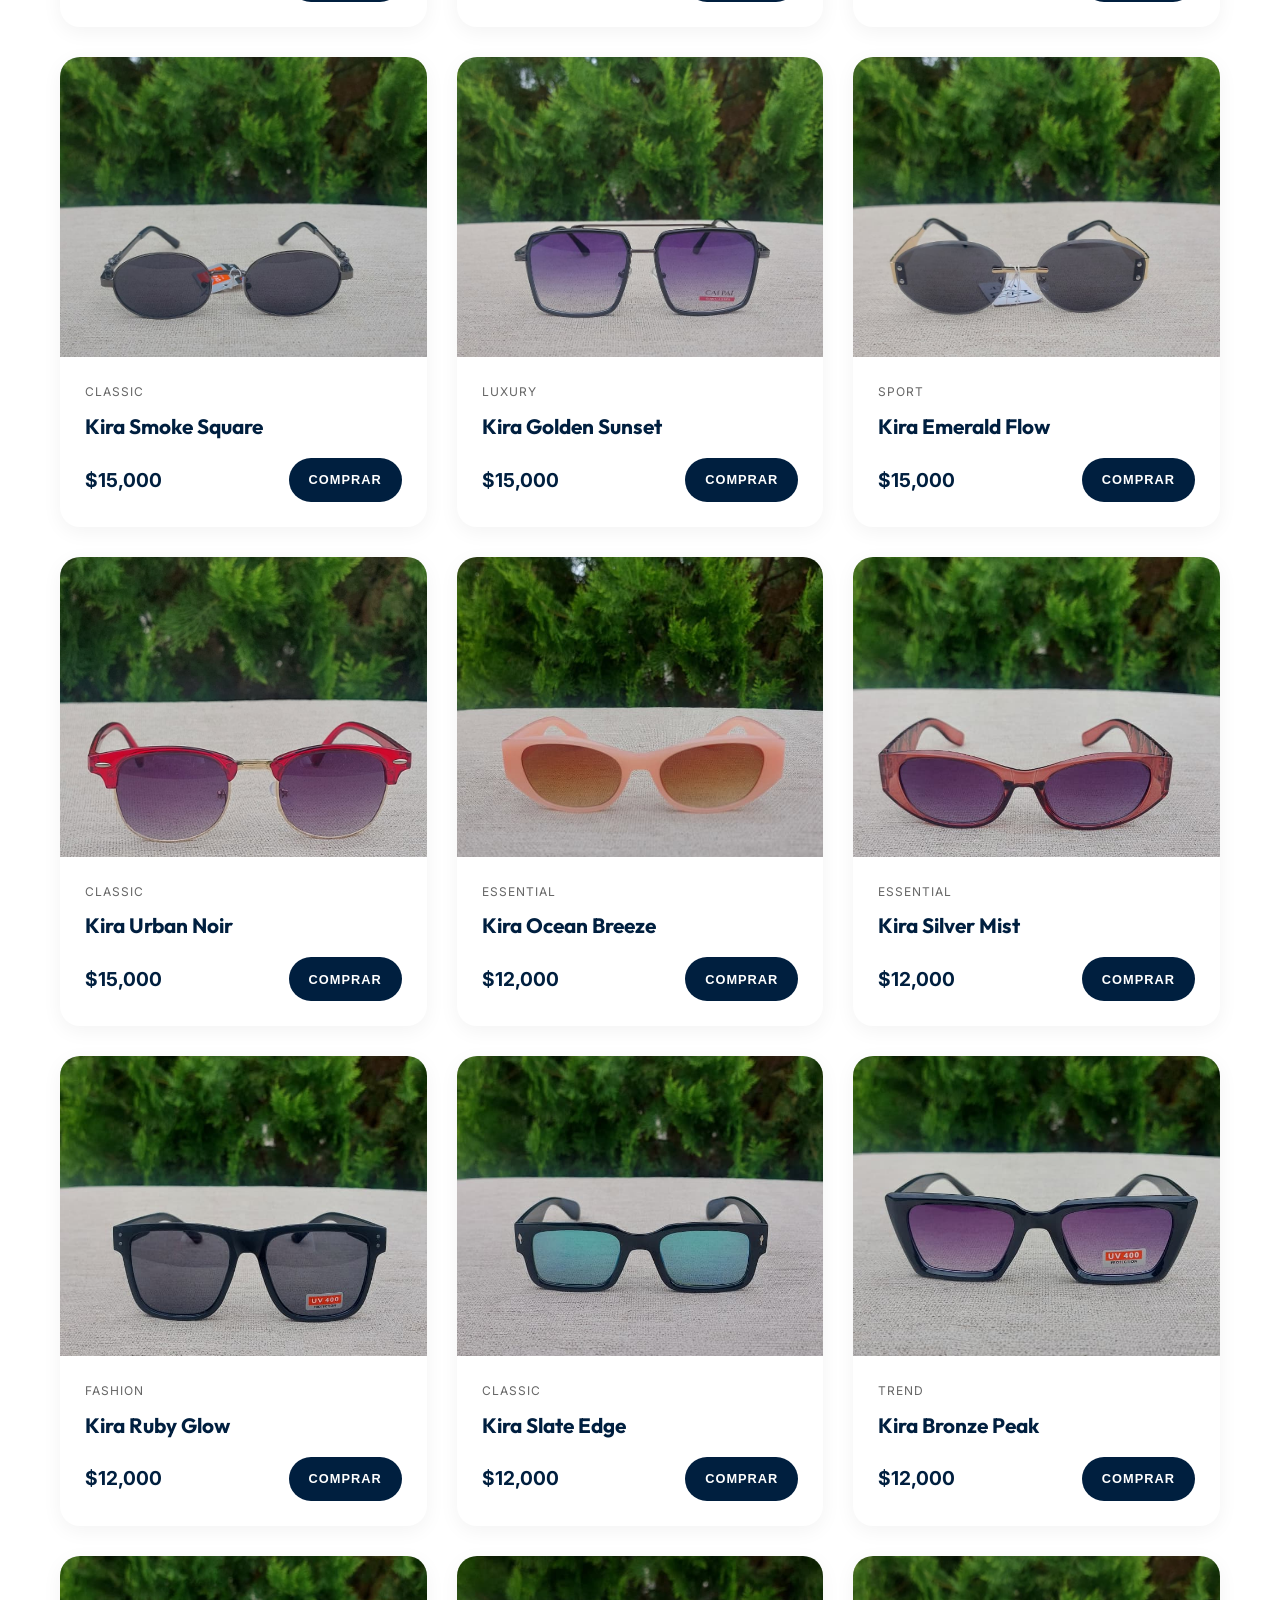
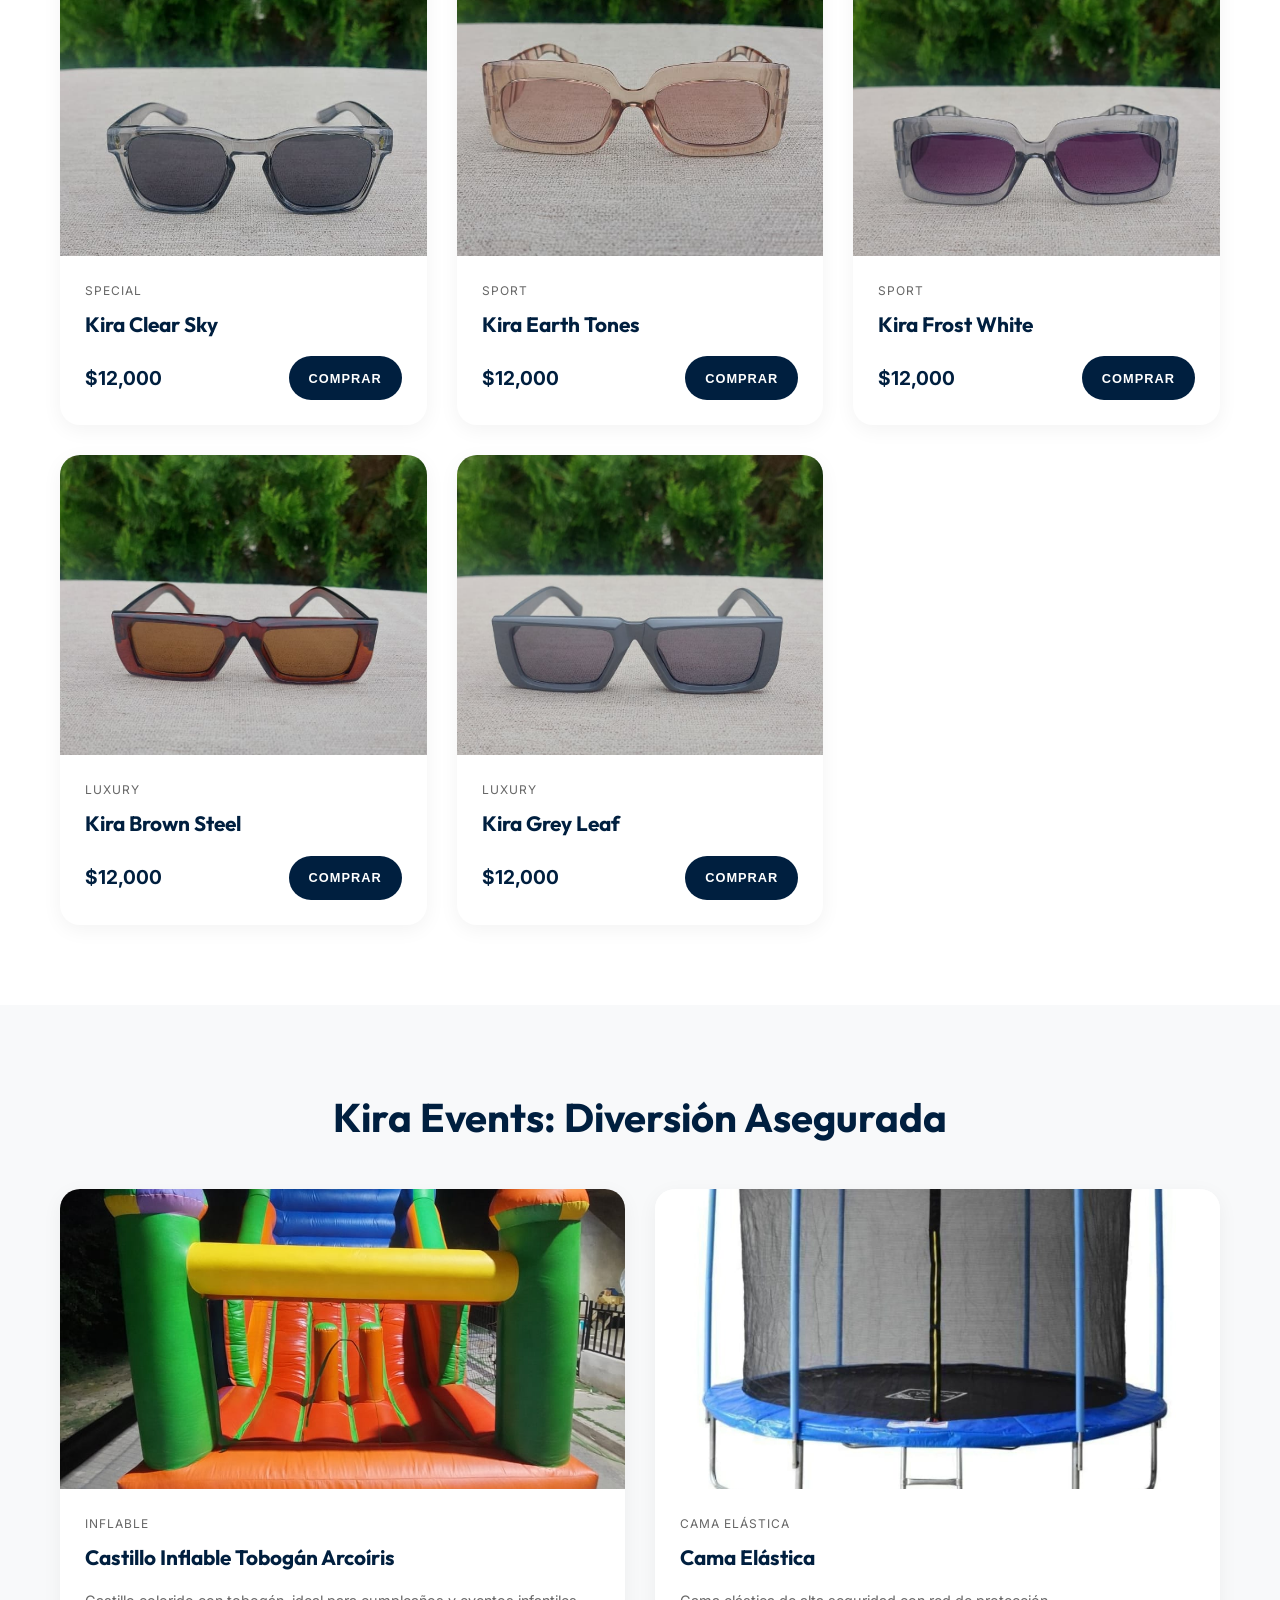
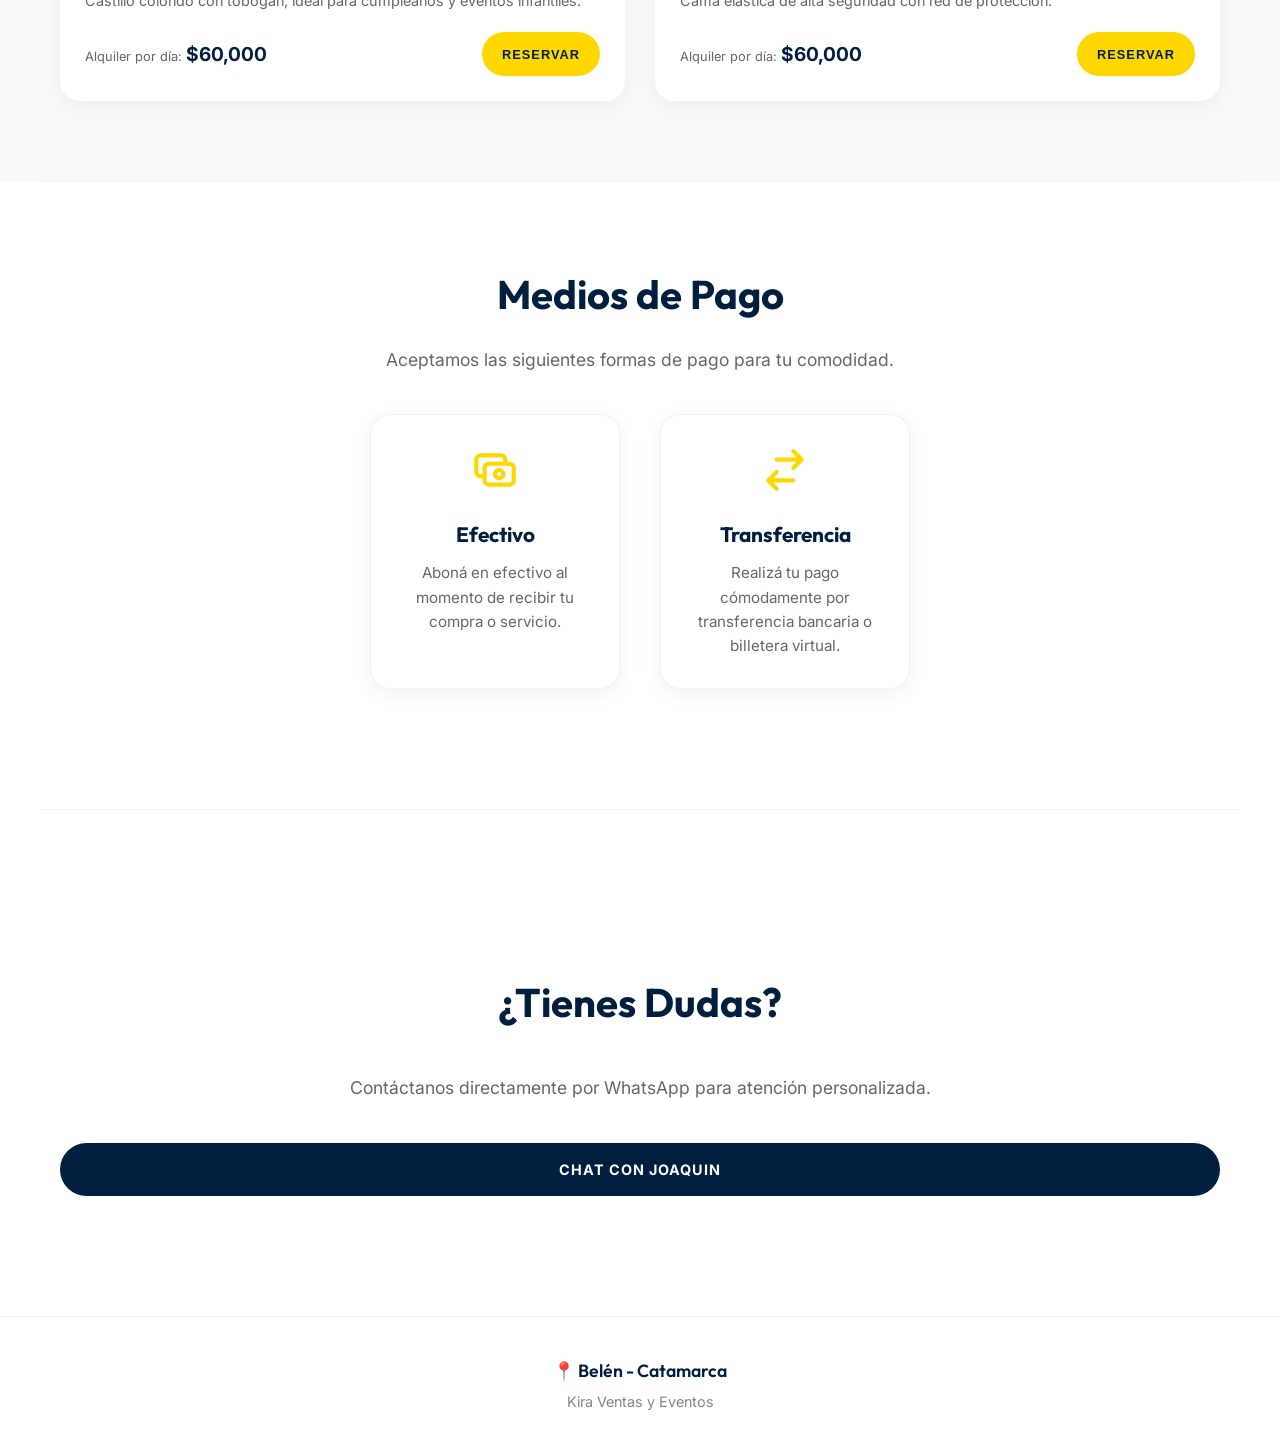
==== commit 090bda9a: "Add files via upload" ====
--- a/index.html
+++ b/index.html
@@ -233,6 +233,11 @@
         </section>
 
     </main>
+
+    <footer style="text-align: center; padding: 40px 20px 20px; color: var(--kira-text-light); font-size: 0.9rem; border-top: 1px solid rgba(0,0,0,0.05); margin-top: 40px;">
+        <p style="font-size: 1.1rem; color: var(--kira-navy); font-weight: 600; margin-bottom: 5px; font-family: 'Outfit', sans-serif;">📍 Belén - Catamarca</p>
+        <p style="opacity: 0.8;">Kira Ventas y Eventos</p>
+    </footer>
 
     <script src="productos.js"></script>
     <script>
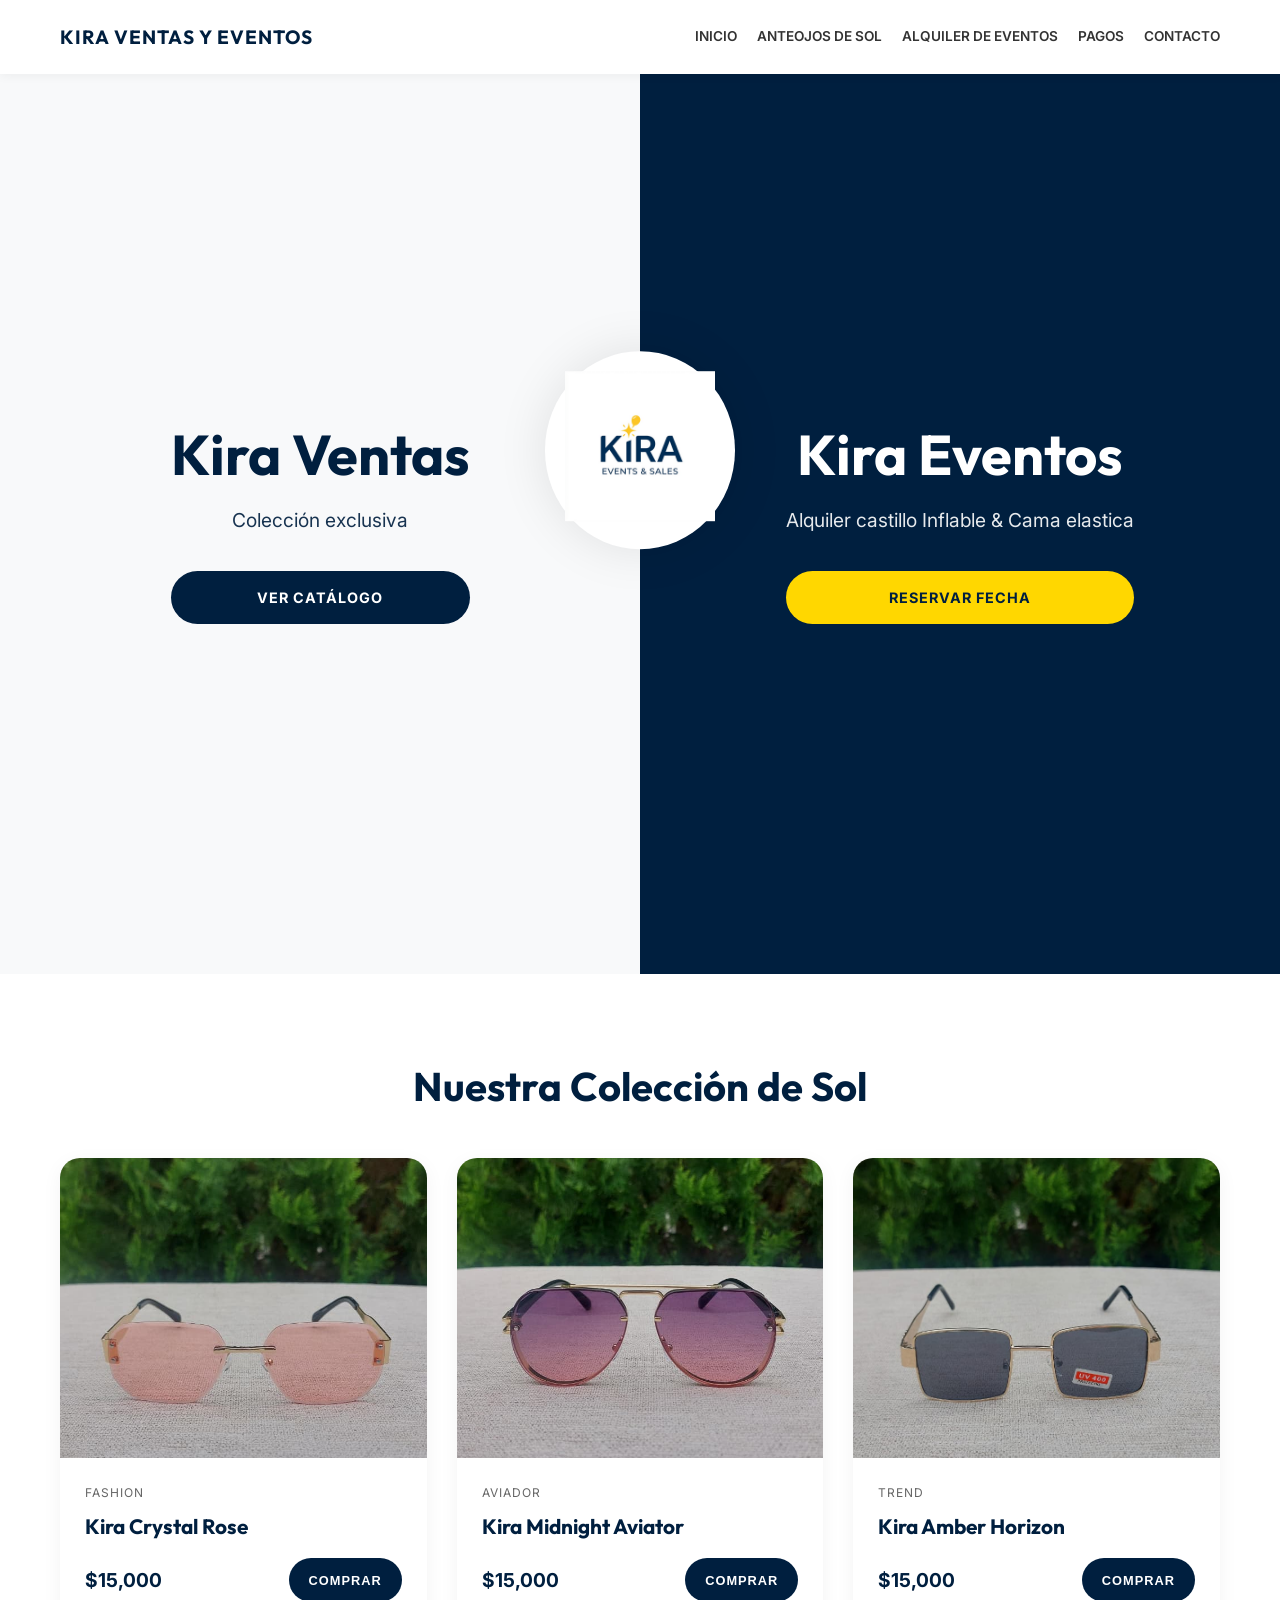
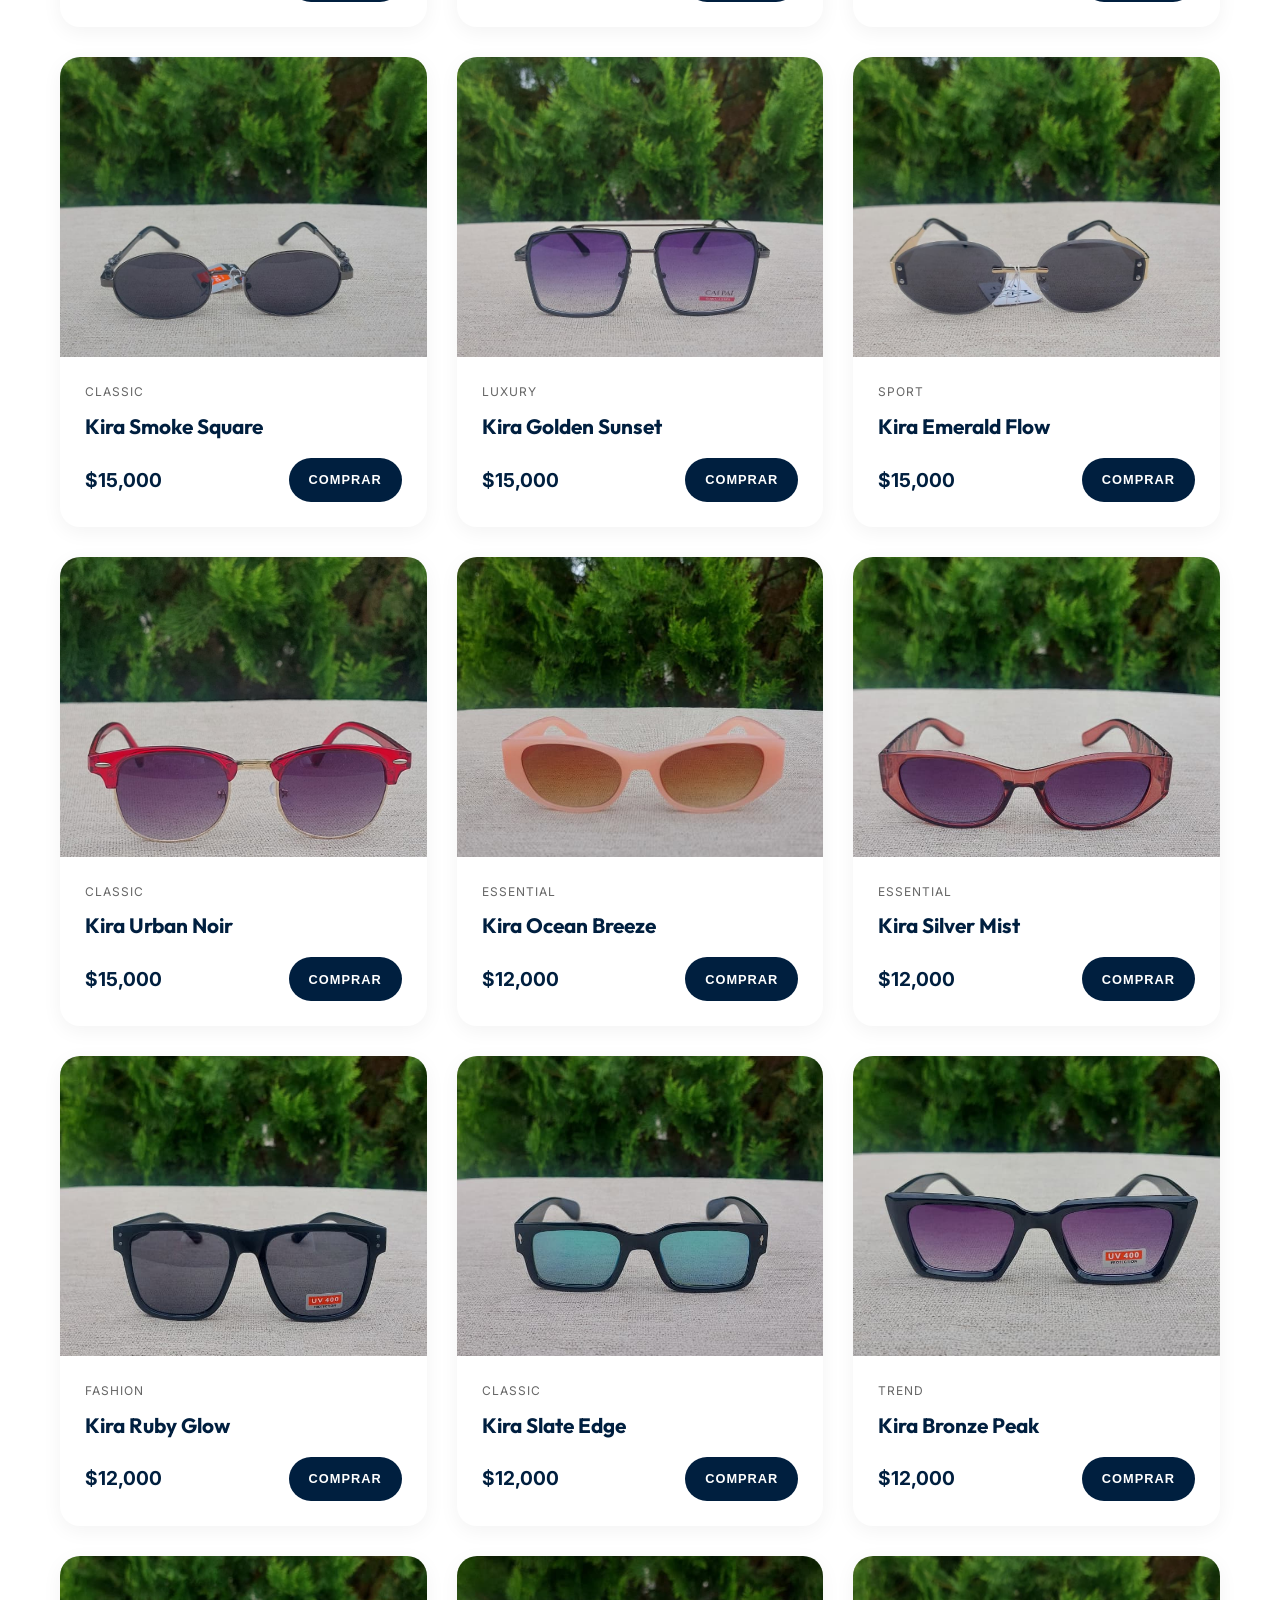
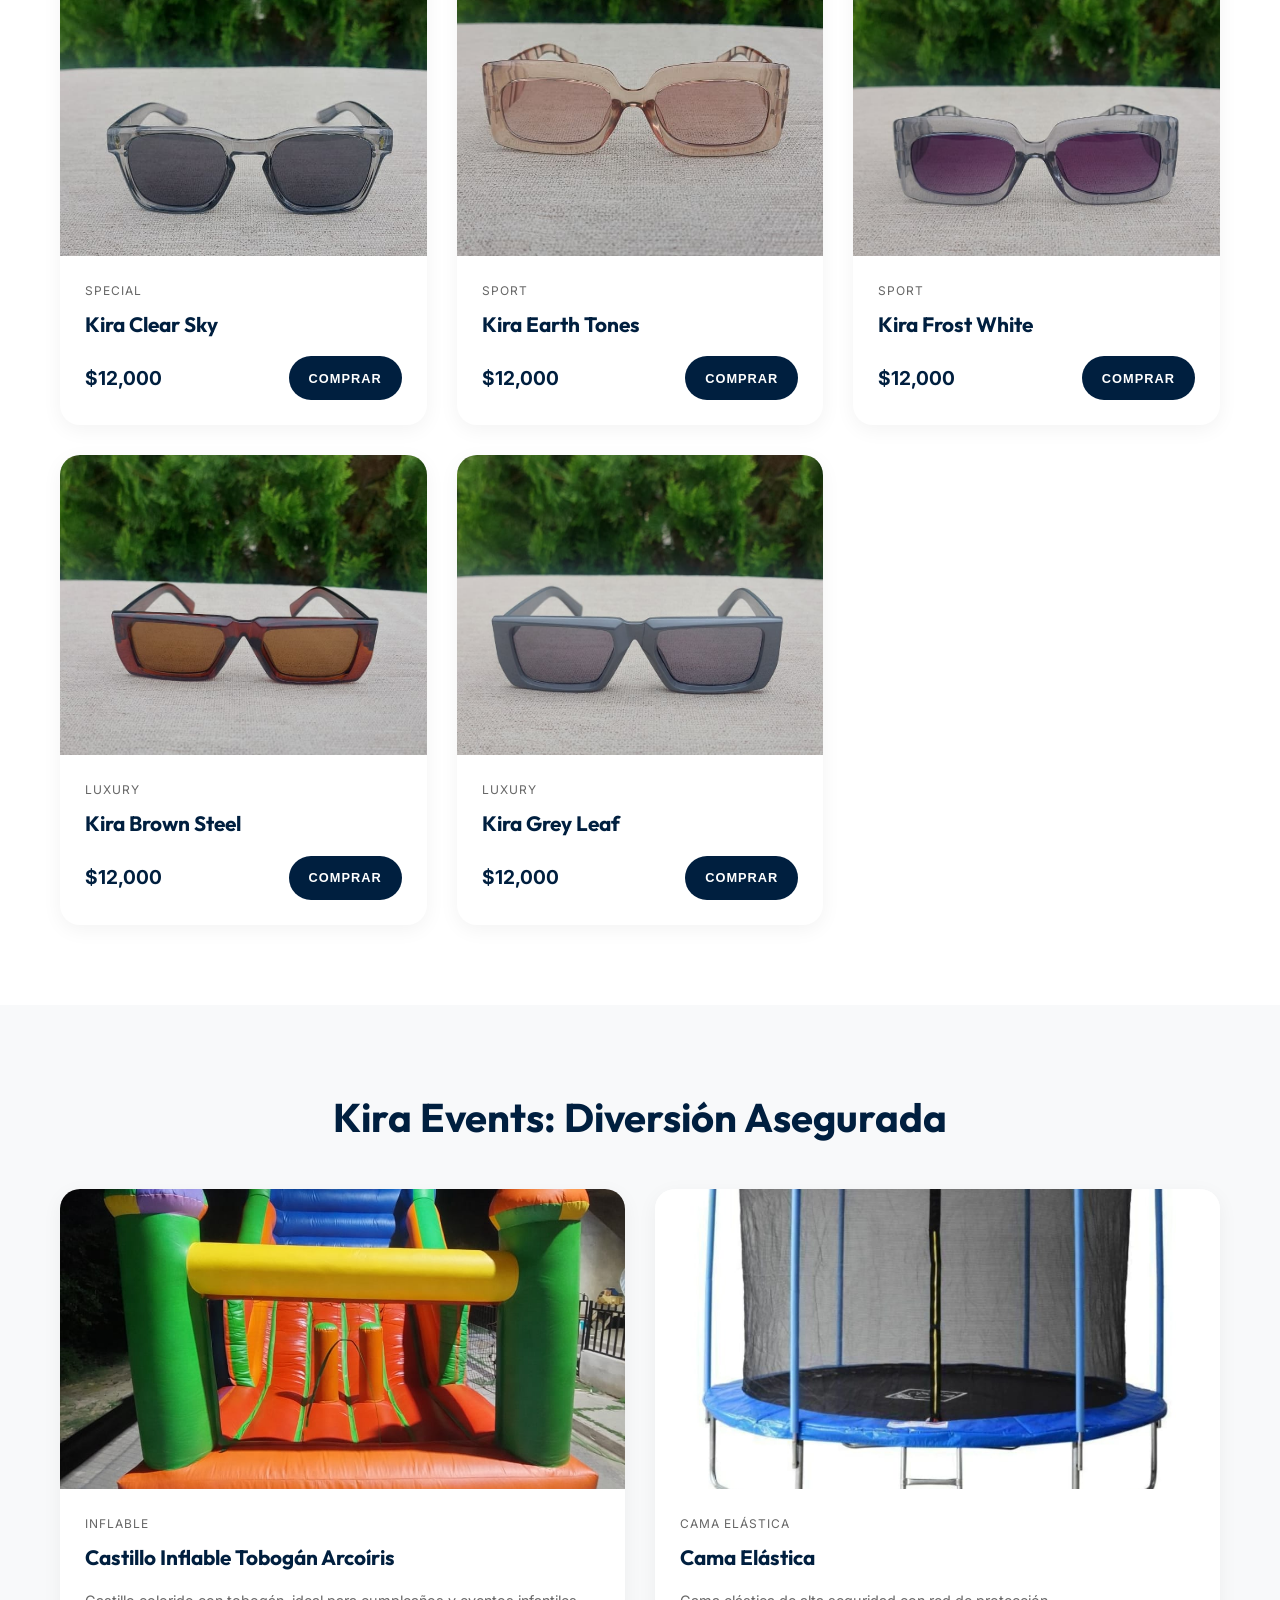
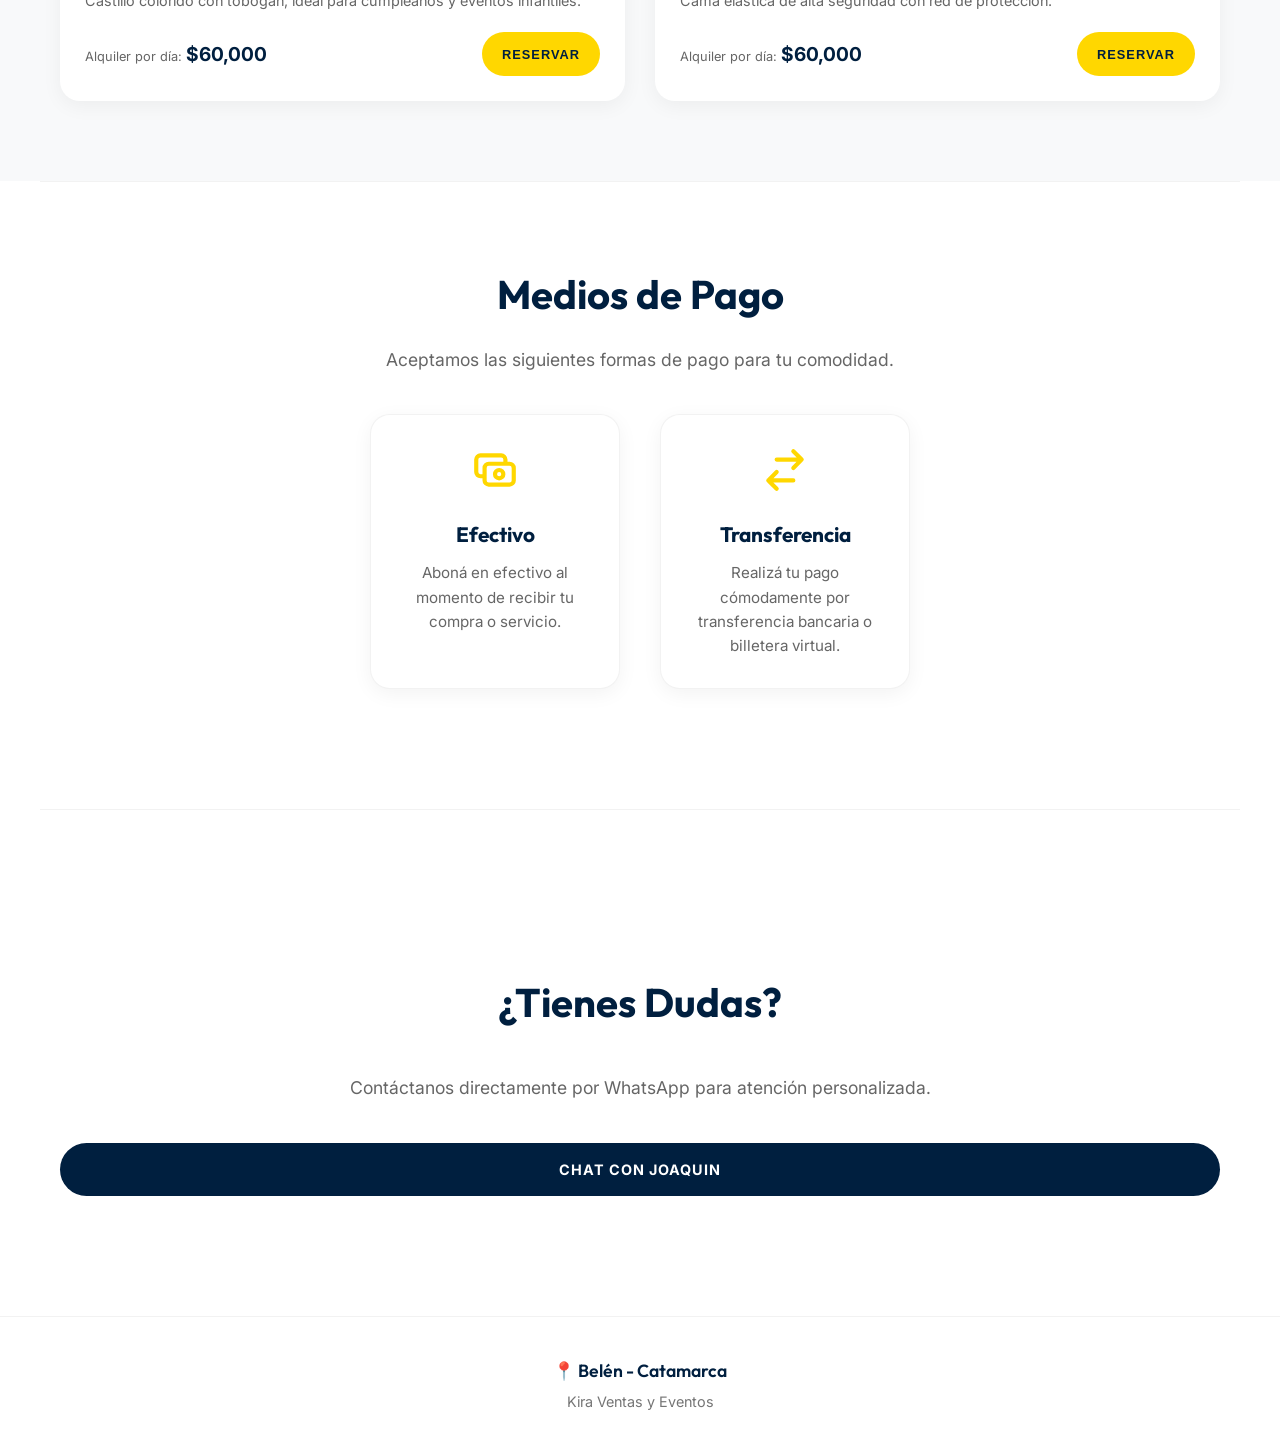
==== commit ba9ca10f: "Add files via upload" ====
--- a/index.html
+++ b/index.html
@@ -198,25 +198,39 @@
         <section id="pagos" class="container"
             style="text-align: center; border-top: 1px solid rgba(0,0,0,0.05); padding: 80px 20px;">
             <h2 class="section-title" style="padding-top: 0; padding-bottom: 20px;">Medios de Pago</h2>
-            <p style="font-size: 1.1rem; color: var(--kira-text-light); margin-bottom: 40px;">Aceptamos las siguientes formas de pago para tu comodidad.</p>
+            <p style="font-size: 1.1rem; color: var(--kira-text-light); margin-bottom: 40px;">Aceptamos las siguientes
+                formas de pago para tu comodidad.</p>
 
             <div style="display: flex; justify-content: center; gap: 40px; flex-wrap: wrap; margin-bottom: 40px;">
                 <!-- Efectivo -->
-                <div style="background: var(--kira-white); padding: 30px; border-radius: 20px; width: 250px; box-shadow: 0 5px 20px rgba(0, 0, 0, 0.05); border: 1px solid rgba(0,0,0,0.05); transition: var(--transition-smooth);">
-                    <svg style="width: 50px; height: 50px; margin-bottom: 15px; color: var(--kira-yellow);" fill="none" stroke="currentColor" viewBox="0 0 24 24" xmlns="http://www.w3.org/2000/svg">
-                        <path stroke-linecap="round" stroke-linejoin="round" stroke-width="2" d="M17 9V7a2 2 0 00-2-2H5a2 2 0 00-2 2v6a2 2 0 002 2h2m2 4h10a2 2 0 002-2v-6a2 2 0 00-2-2H9a2 2 0 00-2 2v6a2 2 0 002 2zm7-5a2 2 0 11-4 0 2 2 0 014 0z"></path>
+                <div
+                    style="background: var(--kira-white); padding: 30px; border-radius: 20px; width: 250px; box-shadow: 0 5px 20px rgba(0, 0, 0, 0.05); border: 1px solid rgba(0,0,0,0.05); transition: var(--transition-smooth);">
+                    <svg style="width: 50px; height: 50px; margin-bottom: 15px; color: var(--kira-yellow);" fill="none"
+                        stroke="currentColor" viewBox="0 0 24 24" xmlns="http://www.w3.org/2000/svg">
+                        <path stroke-linecap="round" stroke-linejoin="round" stroke-width="2"
+                            d="M17 9V7a2 2 0 00-2-2H5a2 2 0 00-2 2v6a2 2 0 002 2h2m2 4h10a2 2 0 002-2v-6a2 2 0 00-2-2H9a2 2 0 00-2 2v6a2 2 0 002 2zm7-5a2 2 0 11-4 0 2 2 0 014 0z">
+                        </path>
                     </svg>
-                    <h3 style="color: var(--kira-navy); font-size: 1.3rem; margin-bottom: 10px; font-family: 'Outfit', sans-serif;">Efectivo</h3>
-                    <p style="font-size: 0.95rem; color: var(--kira-text-light);">Aboná en efectivo al momento de recibir tu compra o servicio.</p>
+                    <h3
+                        style="color: var(--kira-navy); font-size: 1.3rem; margin-bottom: 10px; font-family: 'Outfit', sans-serif;">
+                        Efectivo</h3>
+                    <p style="font-size: 0.95rem; color: var(--kira-text-light);">Aboná en efectivo al momento de
+                        recibir tu compra o servicio.</p>
                 </div>
 
                 <!-- Transferencia -->
-                <div style="background: var(--kira-white); padding: 30px; border-radius: 20px; width: 250px; box-shadow: 0 5px 20px rgba(0, 0, 0, 0.05); border: 1px solid rgba(0,0,0,0.05); transition: var(--transition-smooth);">
-                    <svg style="width: 50px; height: 50px; margin-bottom: 15px; color: var(--kira-yellow);" fill="none" stroke="currentColor" viewBox="0 0 24 24" xmlns="http://www.w3.org/2000/svg">
-                        <path stroke-linecap="round" stroke-linejoin="round" stroke-width="2" d="M8 7h12m0 0l-4-4m4 4l-4 4m0 6H4m0 0l4 4m-4-4l4-4"></path>
+                <div
+                    style="background: var(--kira-white); padding: 30px; border-radius: 20px; width: 250px; box-shadow: 0 5px 20px rgba(0, 0, 0, 0.05); border: 1px solid rgba(0,0,0,0.05); transition: var(--transition-smooth);">
+                    <svg style="width: 50px; height: 50px; margin-bottom: 15px; color: var(--kira-yellow);" fill="none"
+                        stroke="currentColor" viewBox="0 0 24 24" xmlns="http://www.w3.org/2000/svg">
+                        <path stroke-linecap="round" stroke-linejoin="round" stroke-width="2"
+                            d="M8 7h12m0 0l-4-4m4 4l-4 4m0 6H4m0 0l4 4m-4-4l4-4"></path>
                     </svg>
-                    <h3 style="color: var(--kira-navy); font-size: 1.3rem; margin-bottom: 10px; font-family: 'Outfit', sans-serif;">Transferencia</h3>
-                    <p style="font-size: 0.95rem; color: var(--kira-text-light);">Realizá tu pago cómodamente por transferencia bancaria o billetera virtual.</p>
+                    <h3
+                        style="color: var(--kira-navy); font-size: 1.3rem; margin-bottom: 10px; font-family: 'Outfit', sans-serif;">
+                        Transferencia</h3>
+                    <p style="font-size: 0.95rem; color: var(--kira-text-light);">Realizá tu pago cómodamente por
+                        transferencia bancaria o billetera virtual.</p>
                 </div>
             </div>
         </section>
@@ -234,9 +248,12 @@
 
     </main>
 
-    <footer style="text-align: center; padding: 40px 20px 20px; color: var(--kira-text-light); font-size: 0.9rem; border-top: 1px solid rgba(0,0,0,0.05); margin-top: 40px;">
-        <p style="font-size: 1.1rem; color: var(--kira-navy); font-weight: 600; margin-bottom: 5px; font-family: 'Outfit', sans-serif;">📍 Belén - Catamarca</p>
-        <p style="opacity: 0.8;">Kira Ventas y Eventos</p>
+    <footer
+        style="text-align: center; padding: 40px 20px 20px; color: var(--kira-text-light); font-size: 0.9rem; border-top: 1px solid rgba(0,0,0,0.05); margin-top: 40px;">
+        <p
+            style="font-size: 1.1rem; color: var(--kira-navy); font-weight: 600; margin-bottom: 5px; font-family: 'Outfit', sans-serif;">
+            📍 Belén - Catamarca</p>
+        <p style="opacity: 0.9;">Kira Ventas y Eventos</p>
     </footer>
 
     <script src="productos.js"></script>
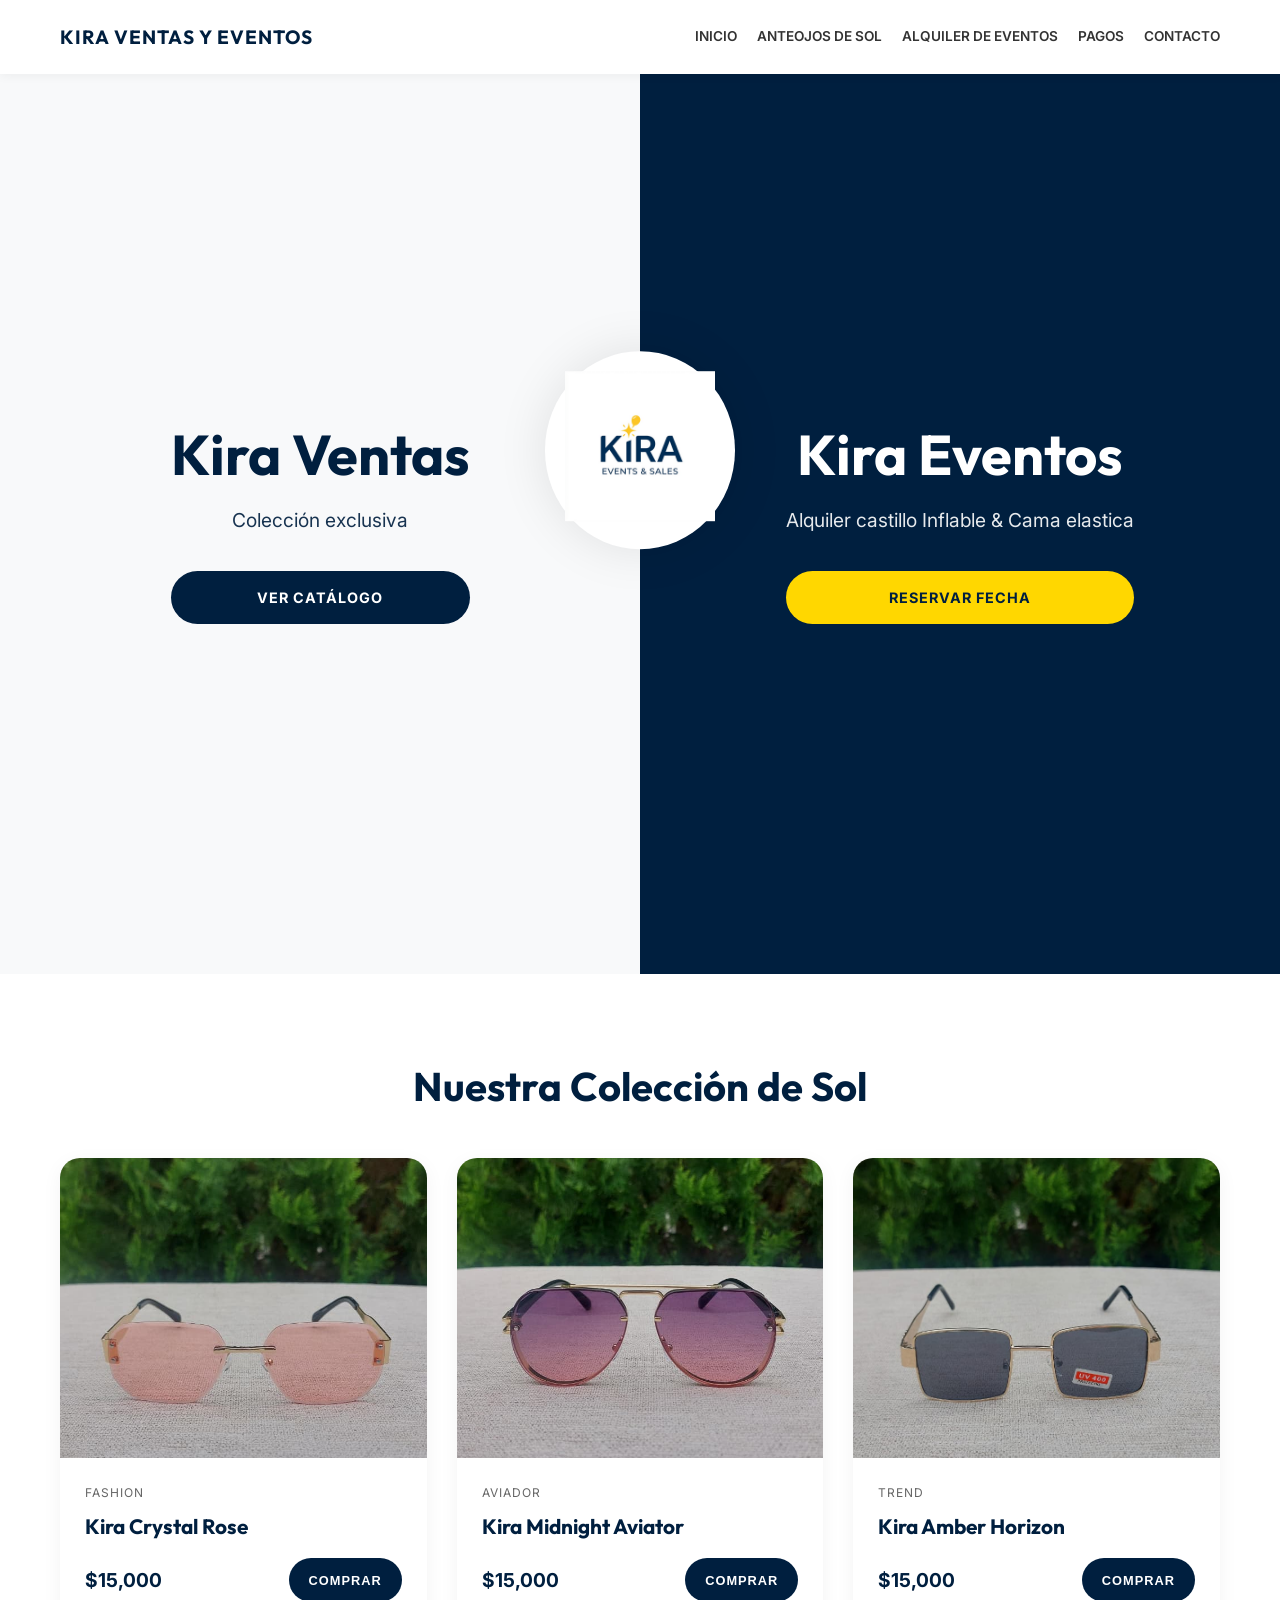
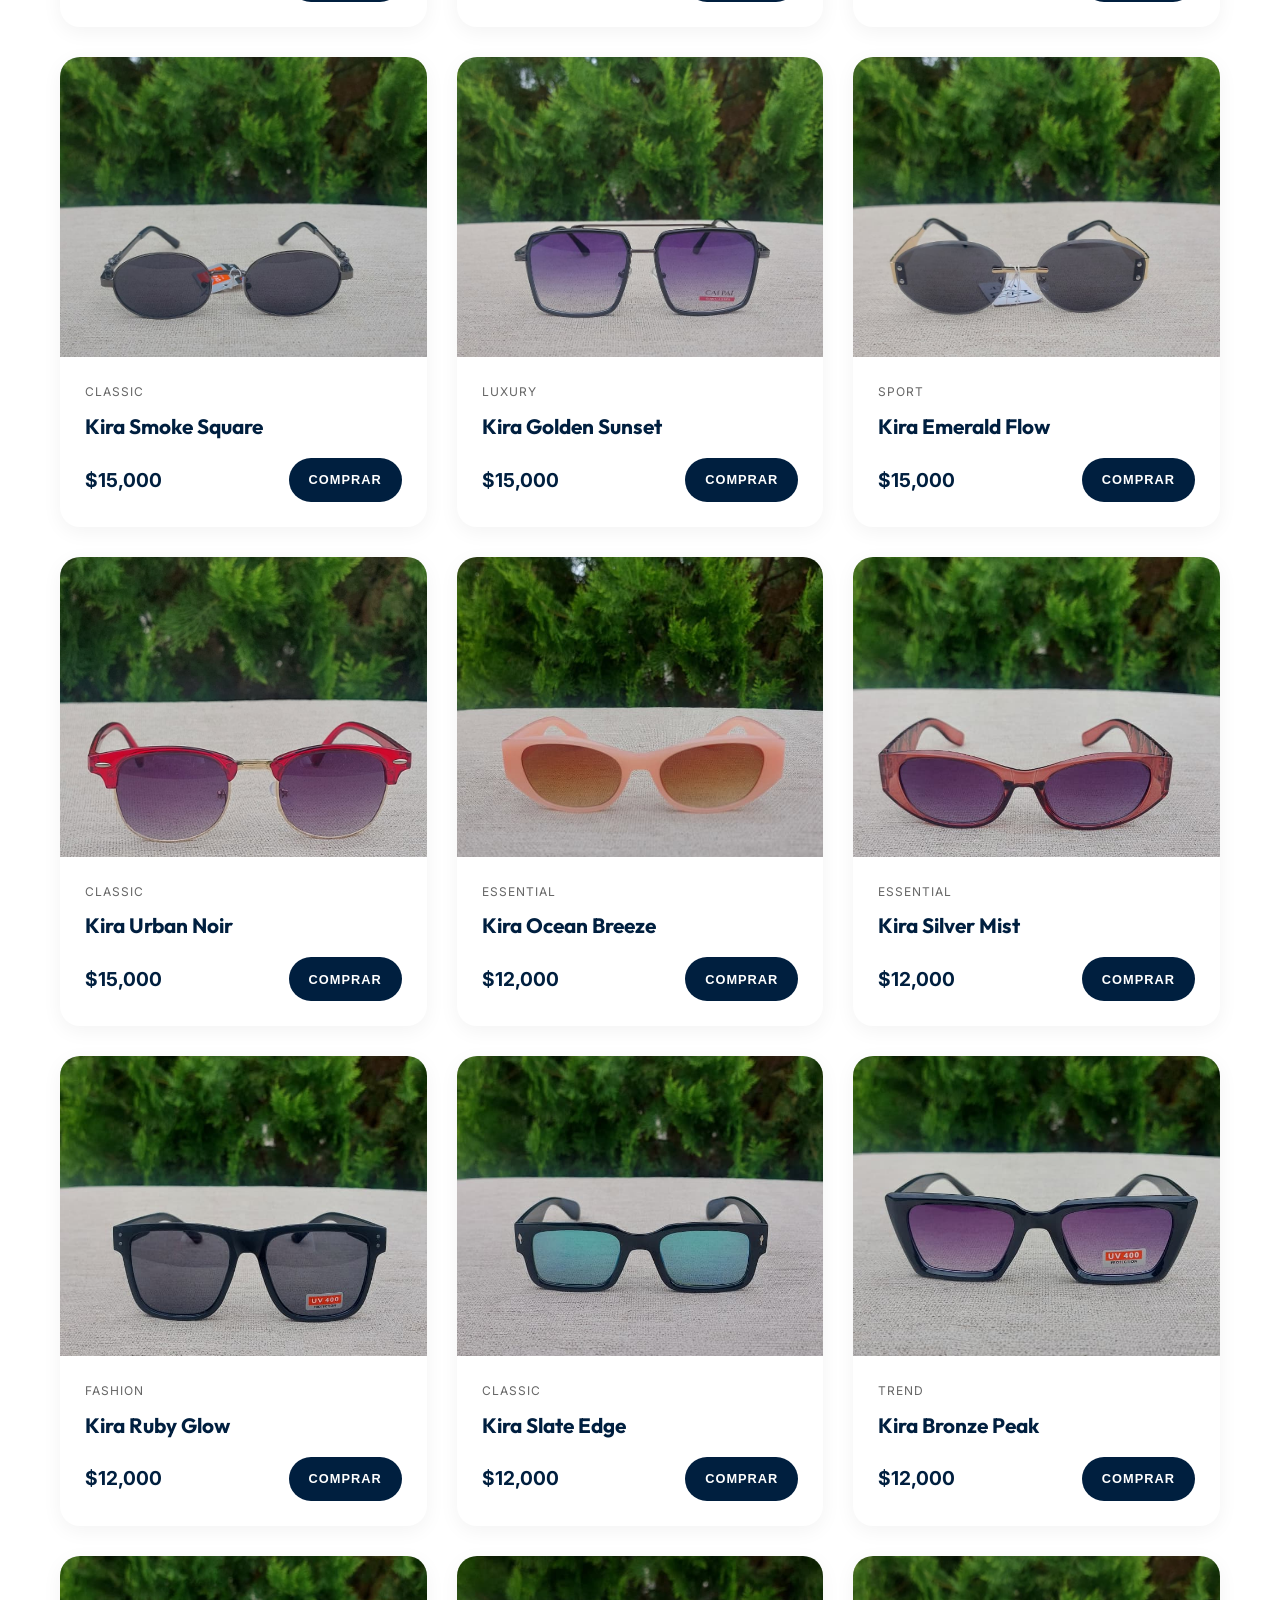
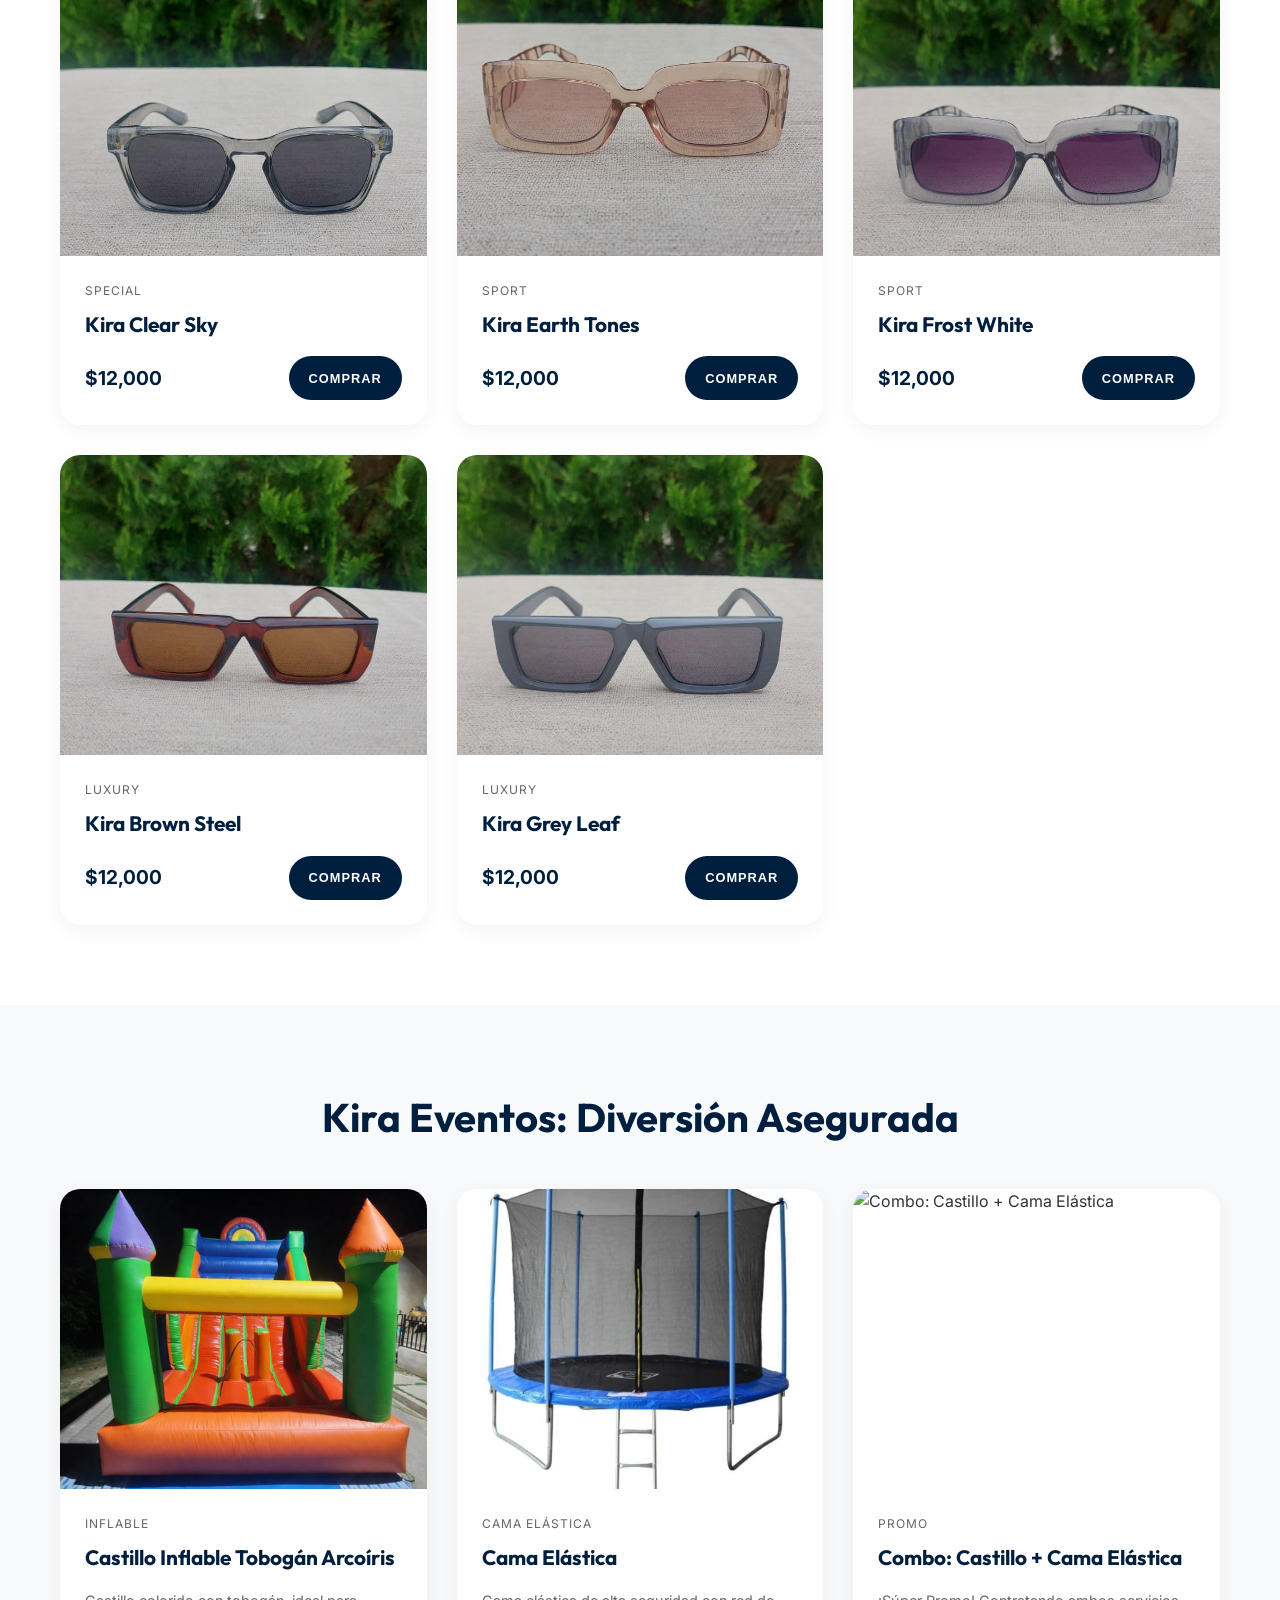
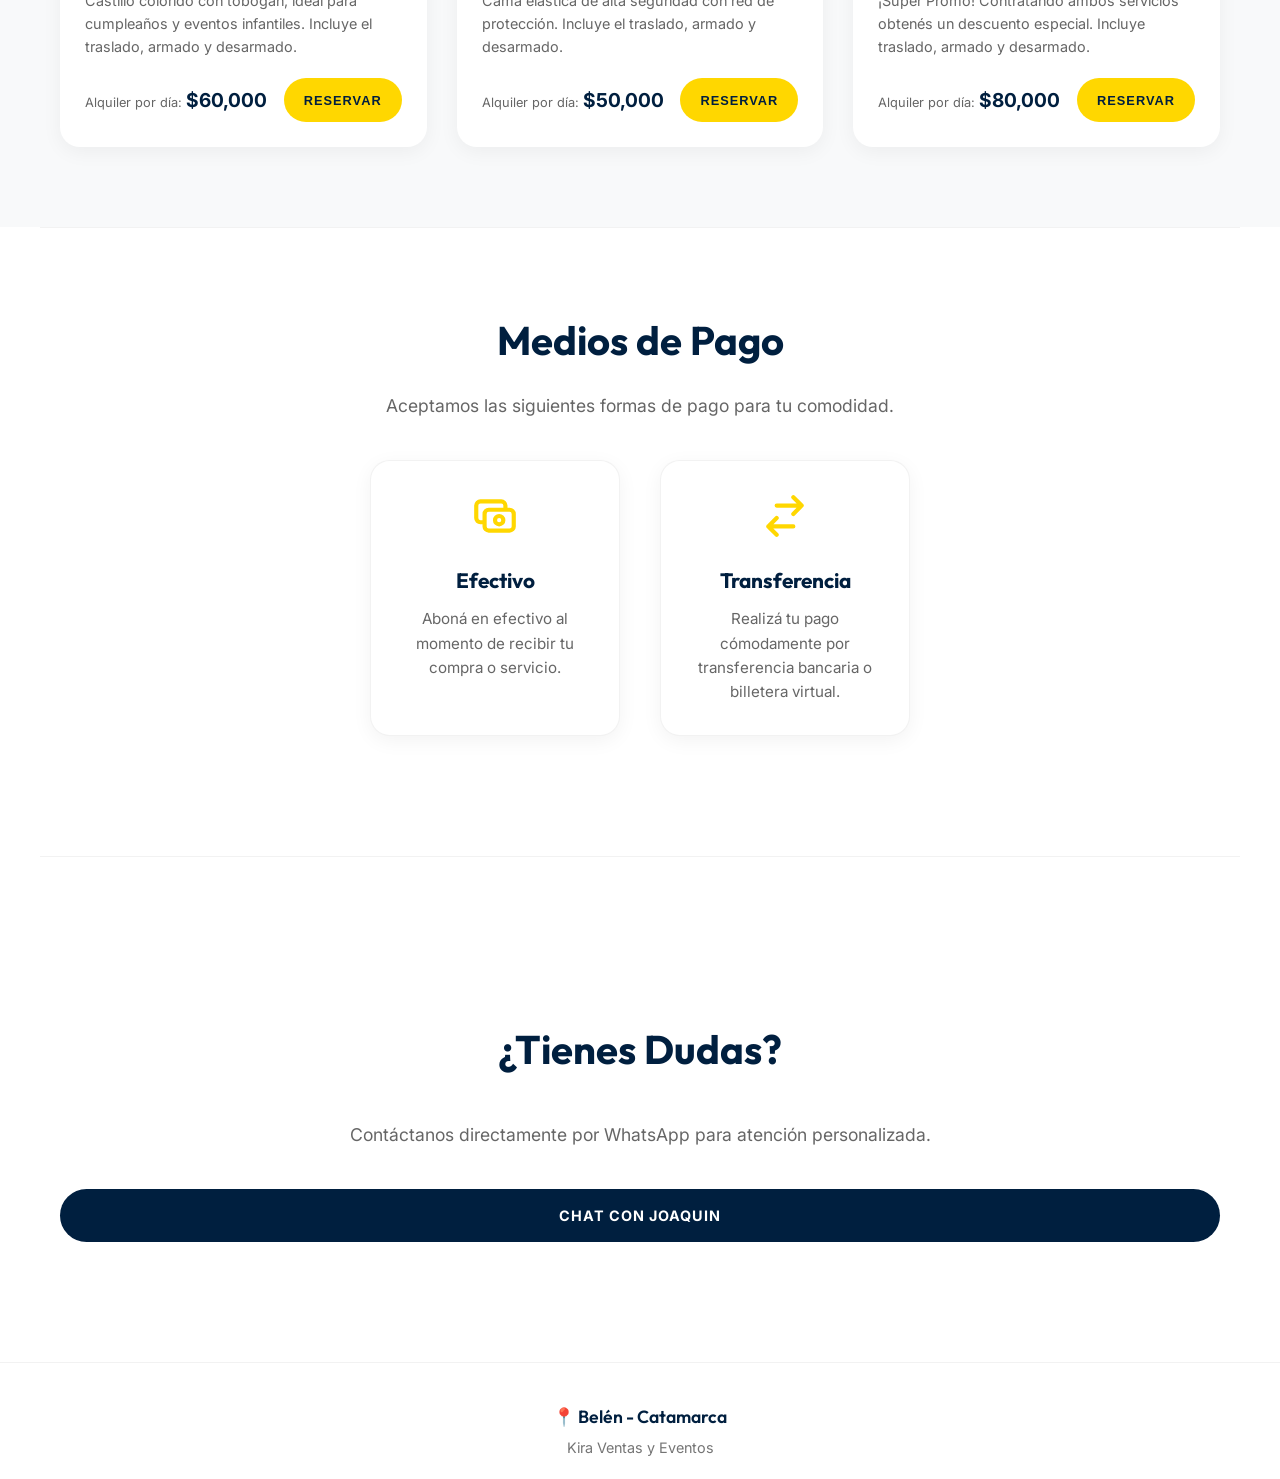
==== commit 36019fcf: "Add files via upload" ====
--- a/index.html
+++ b/index.html
@@ -187,7 +187,7 @@
         <section id="reservas" class="container"
             style="background-color: var(--kira-gray-light); min-width: 100vw; margin-left: calc(-50vw + 50%);">
             <div class="container">
-                <h2 class="section-title">Kira Events: Diversión Asegurada</h2>
+                <h2 class="section-title">Kira Eventos: Diversión Asegurada</h2>
                 <div id="events-grid" class="products-grid">
                     <!-- Se poblará con JS -->
                 </div>
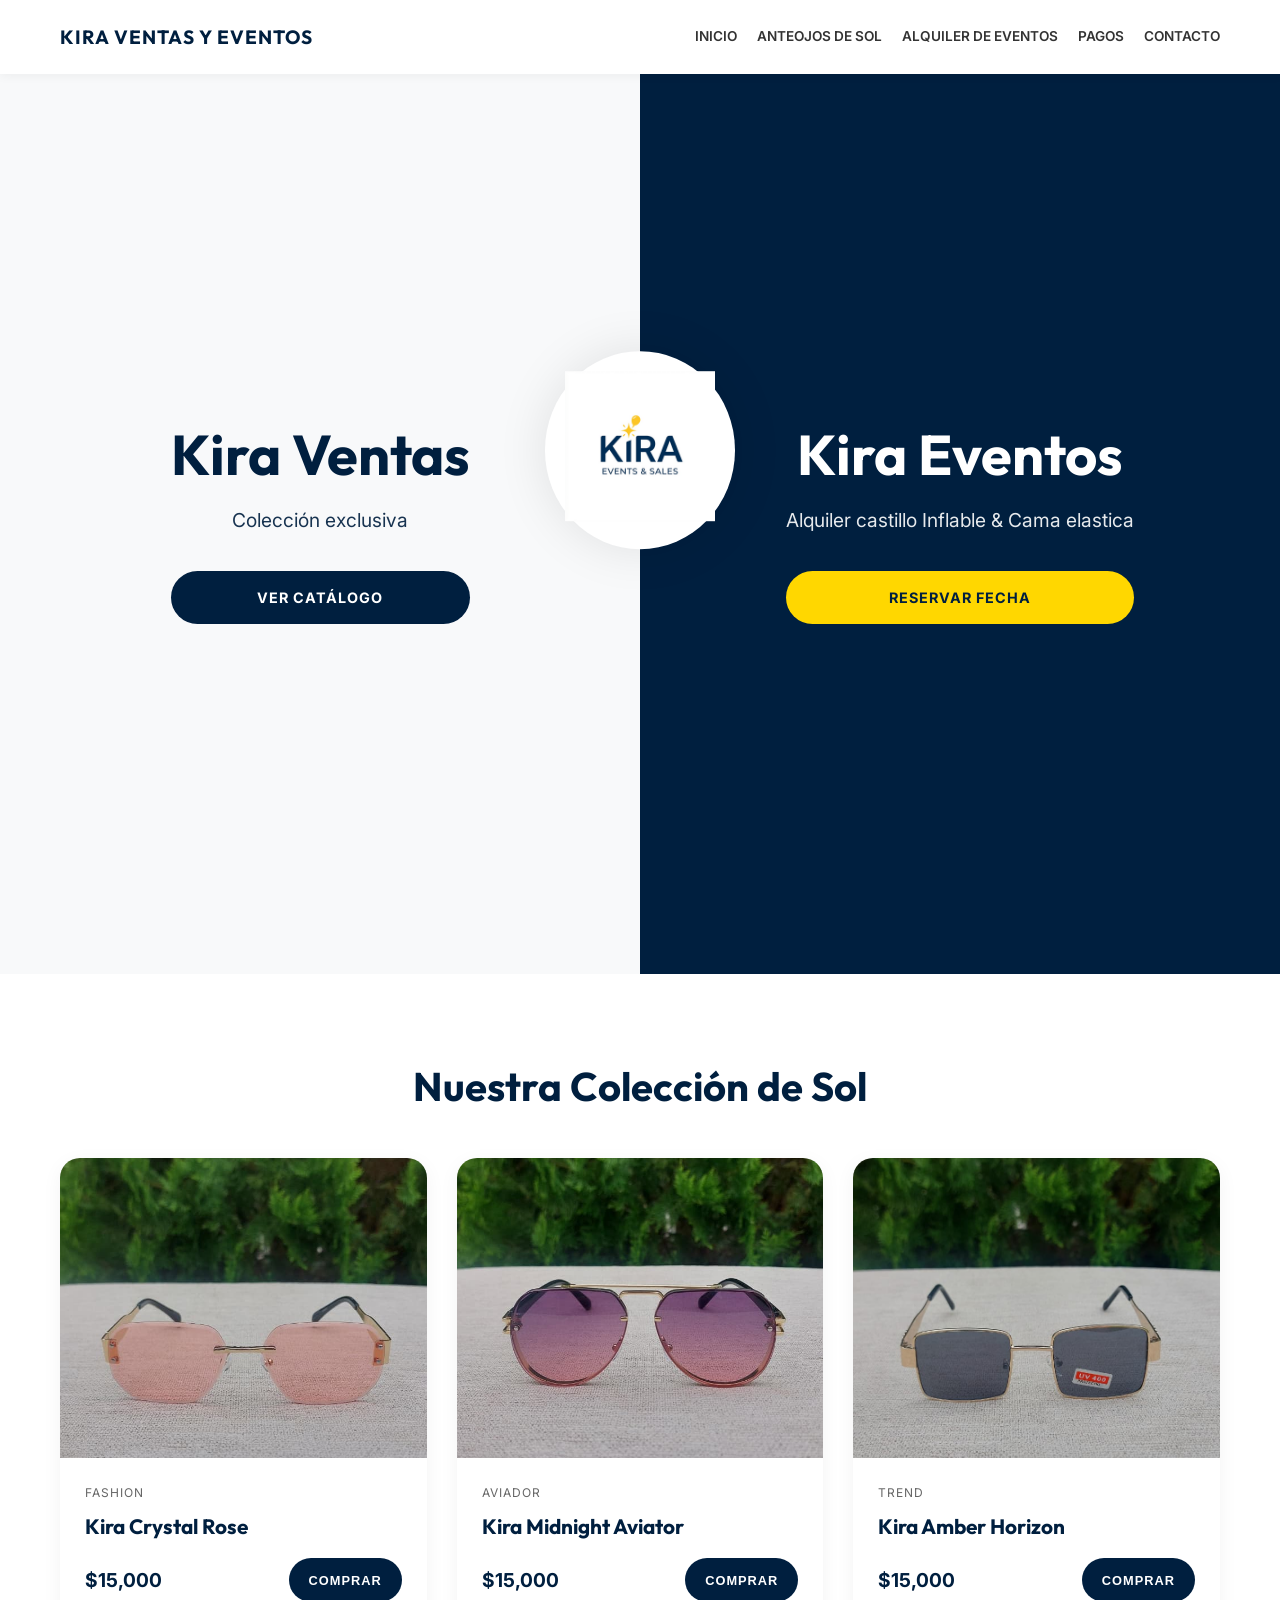
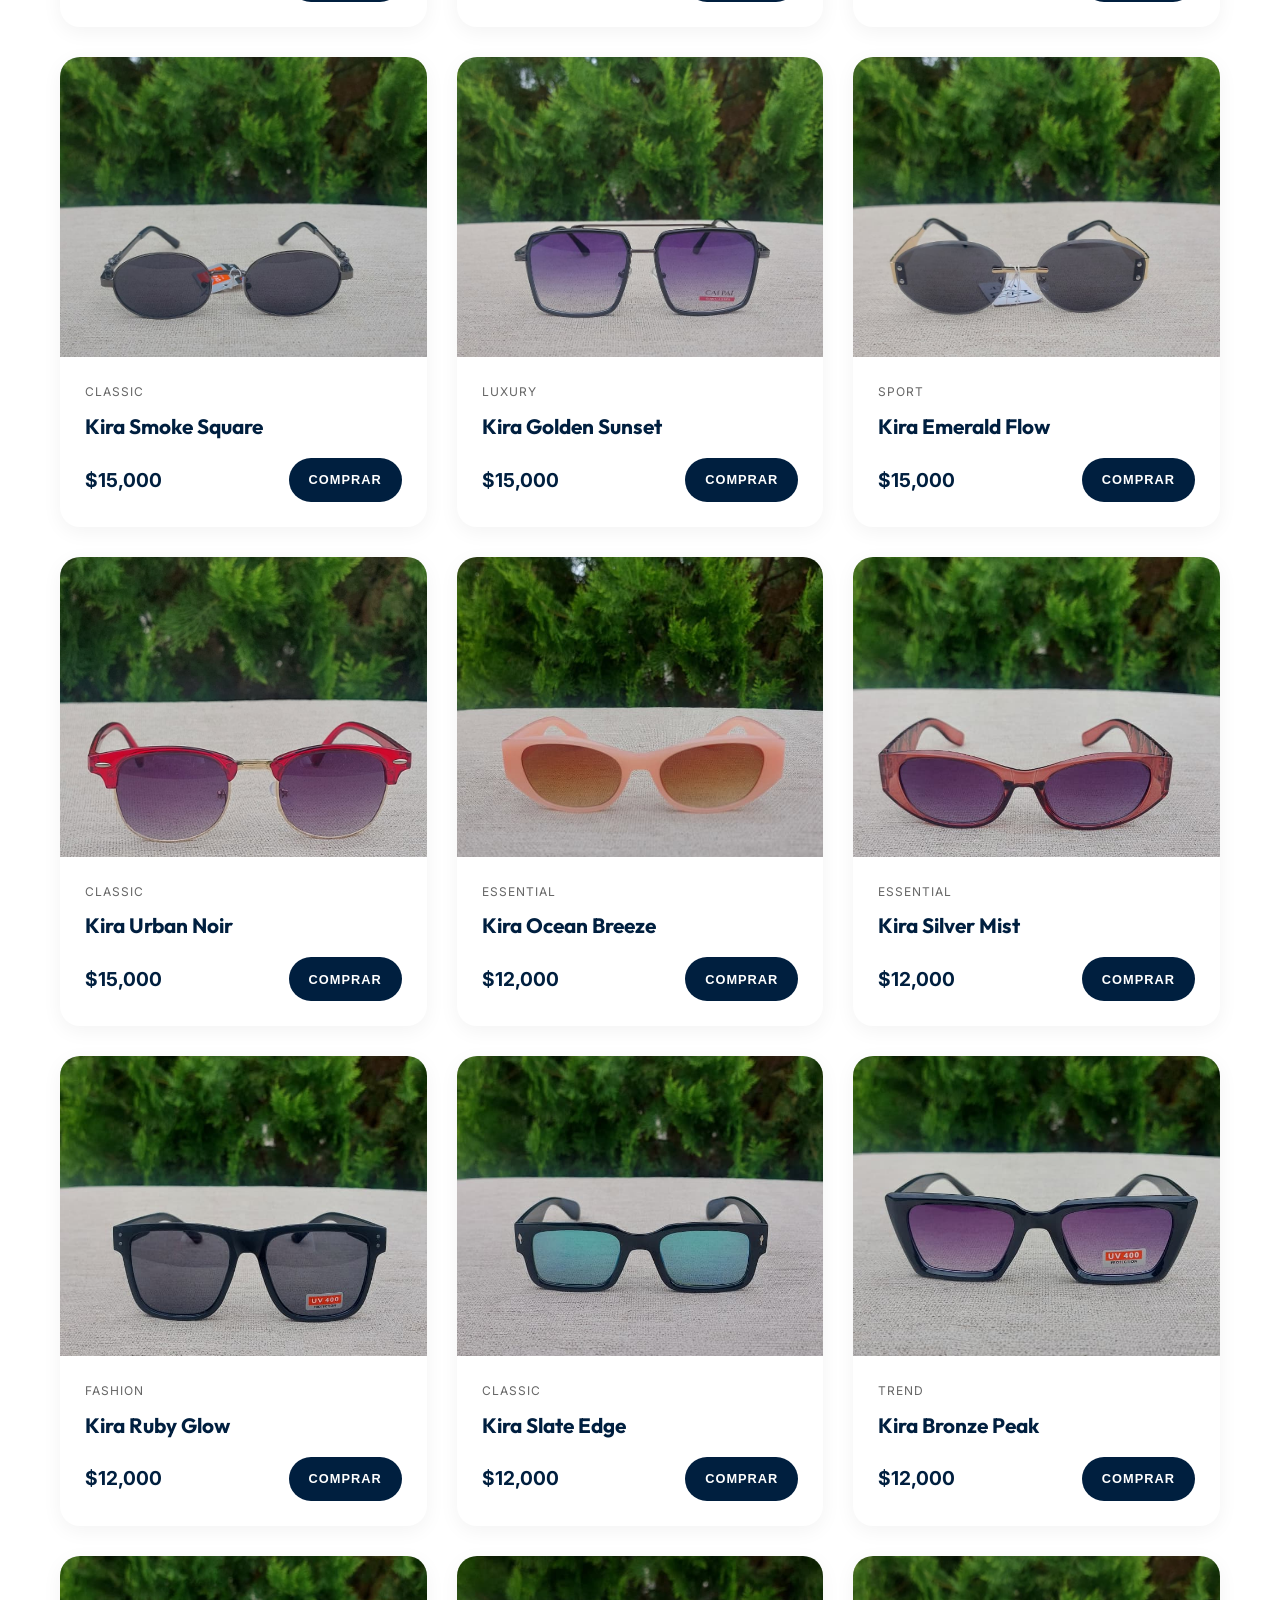
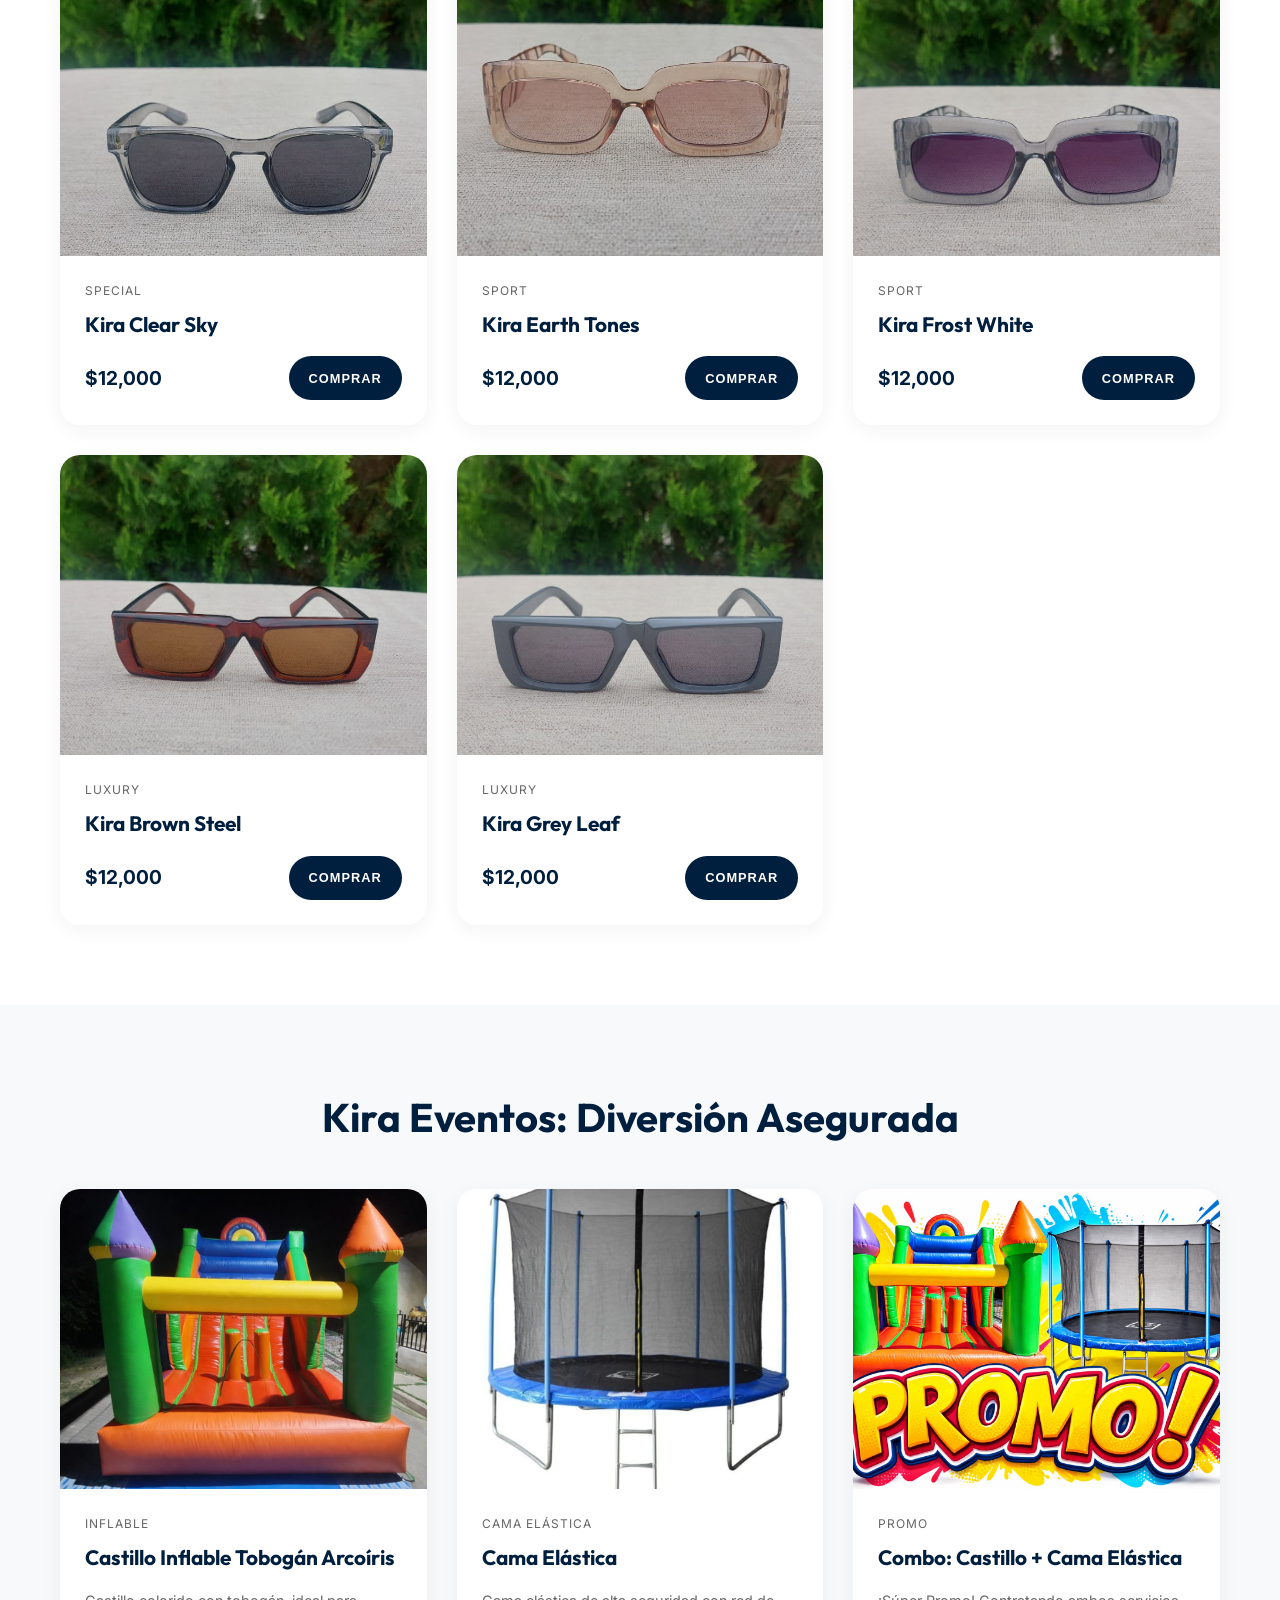
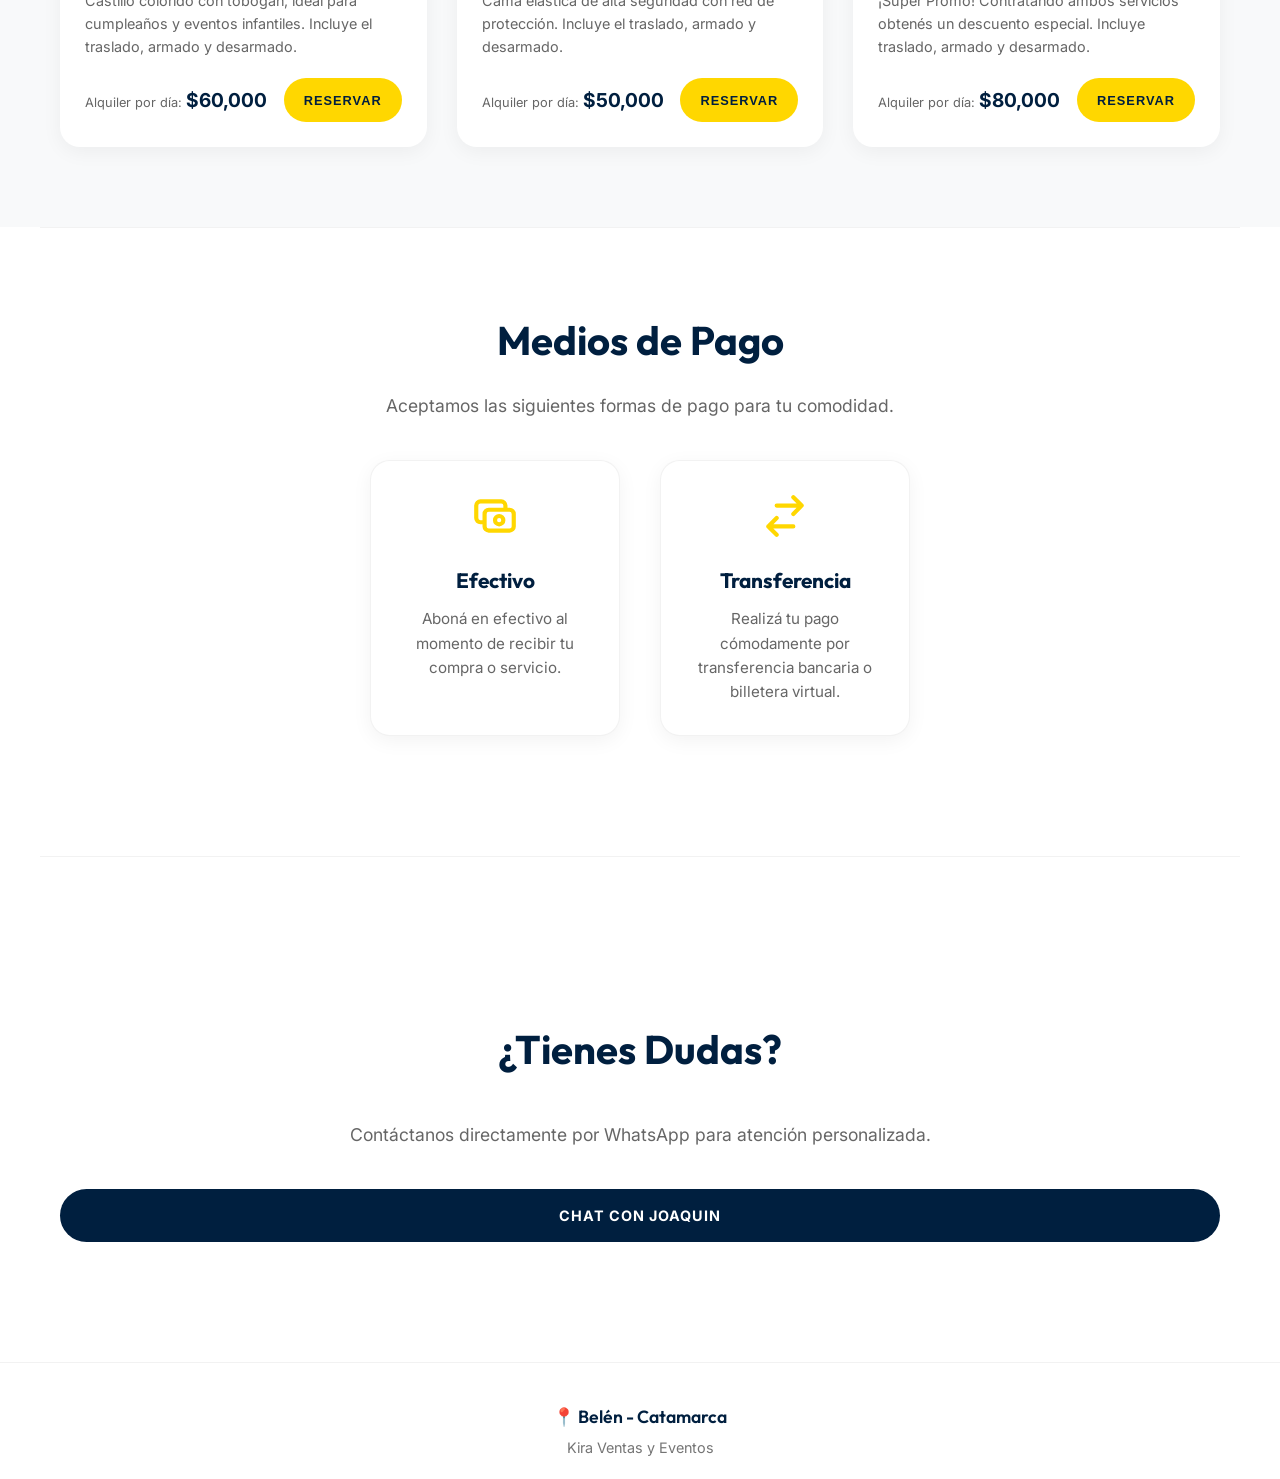
==== commit 85fce1f9: "Add files via upload" ====
--- a/index.html
+++ b/index.html
@@ -256,7 +256,7 @@
         <p style="opacity: 0.9;">Kira Ventas y Eventos</p>
     </footer>
 
-    <script src="productos.js"></script>
+    <script src="productos.js?v=1.1"></script>
     <script>
         // CONFIGURACIÓN DE WHATSAPP
         const WHATSAPP_NUMBER = '5493834949878'; // REEMPLAZA CON TU NÚMERO REAL
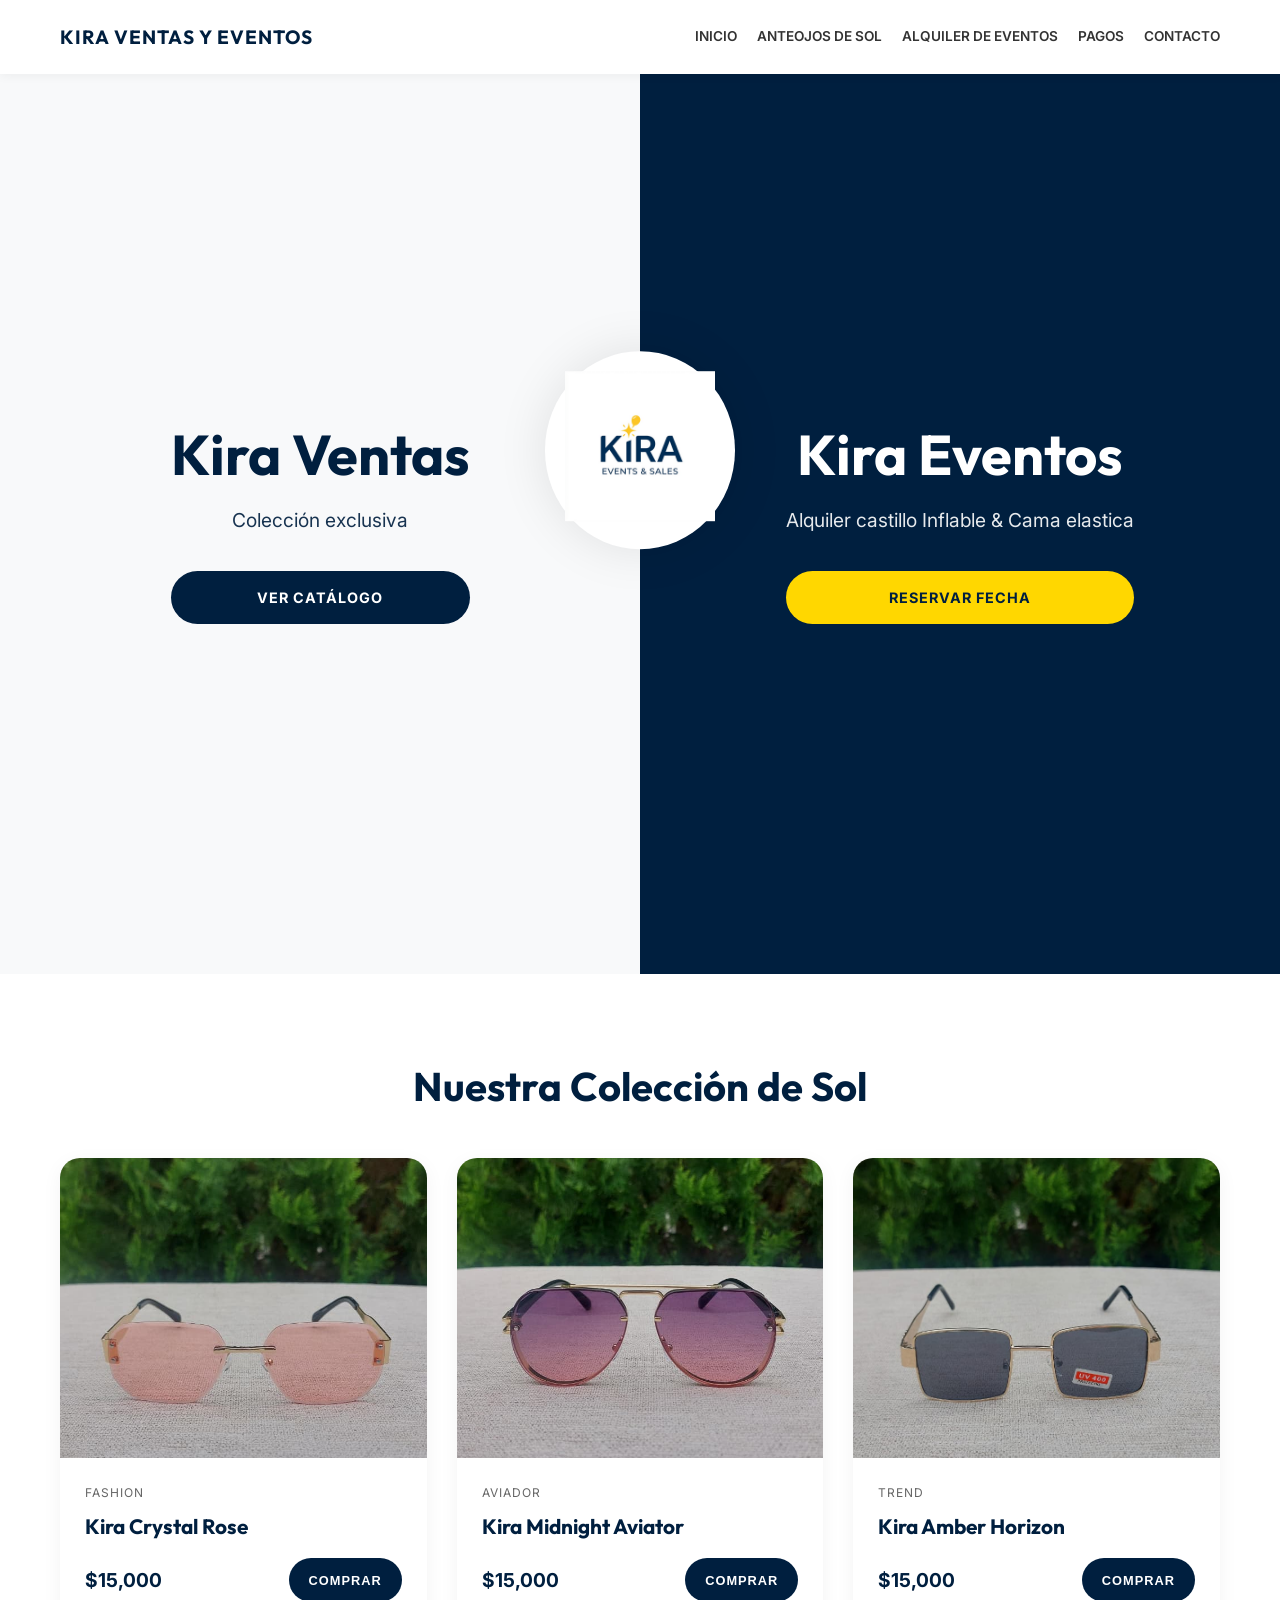
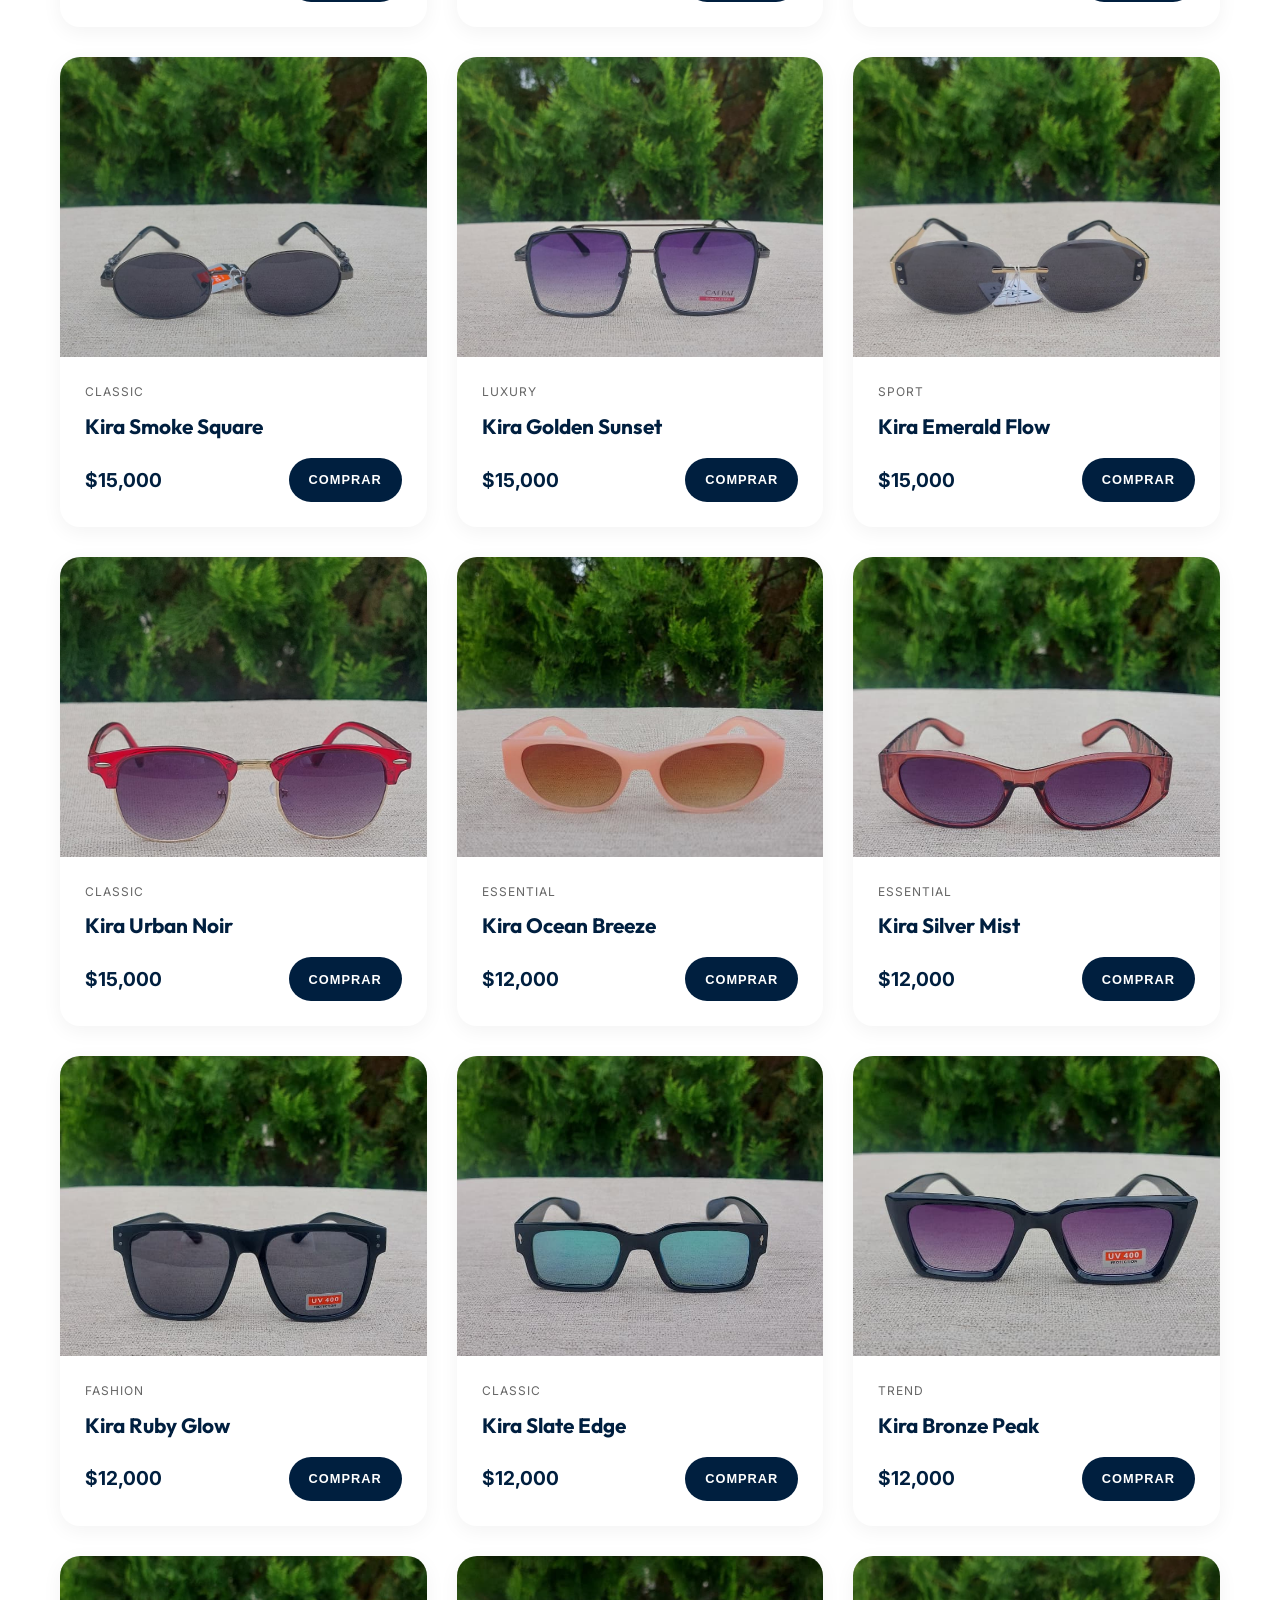
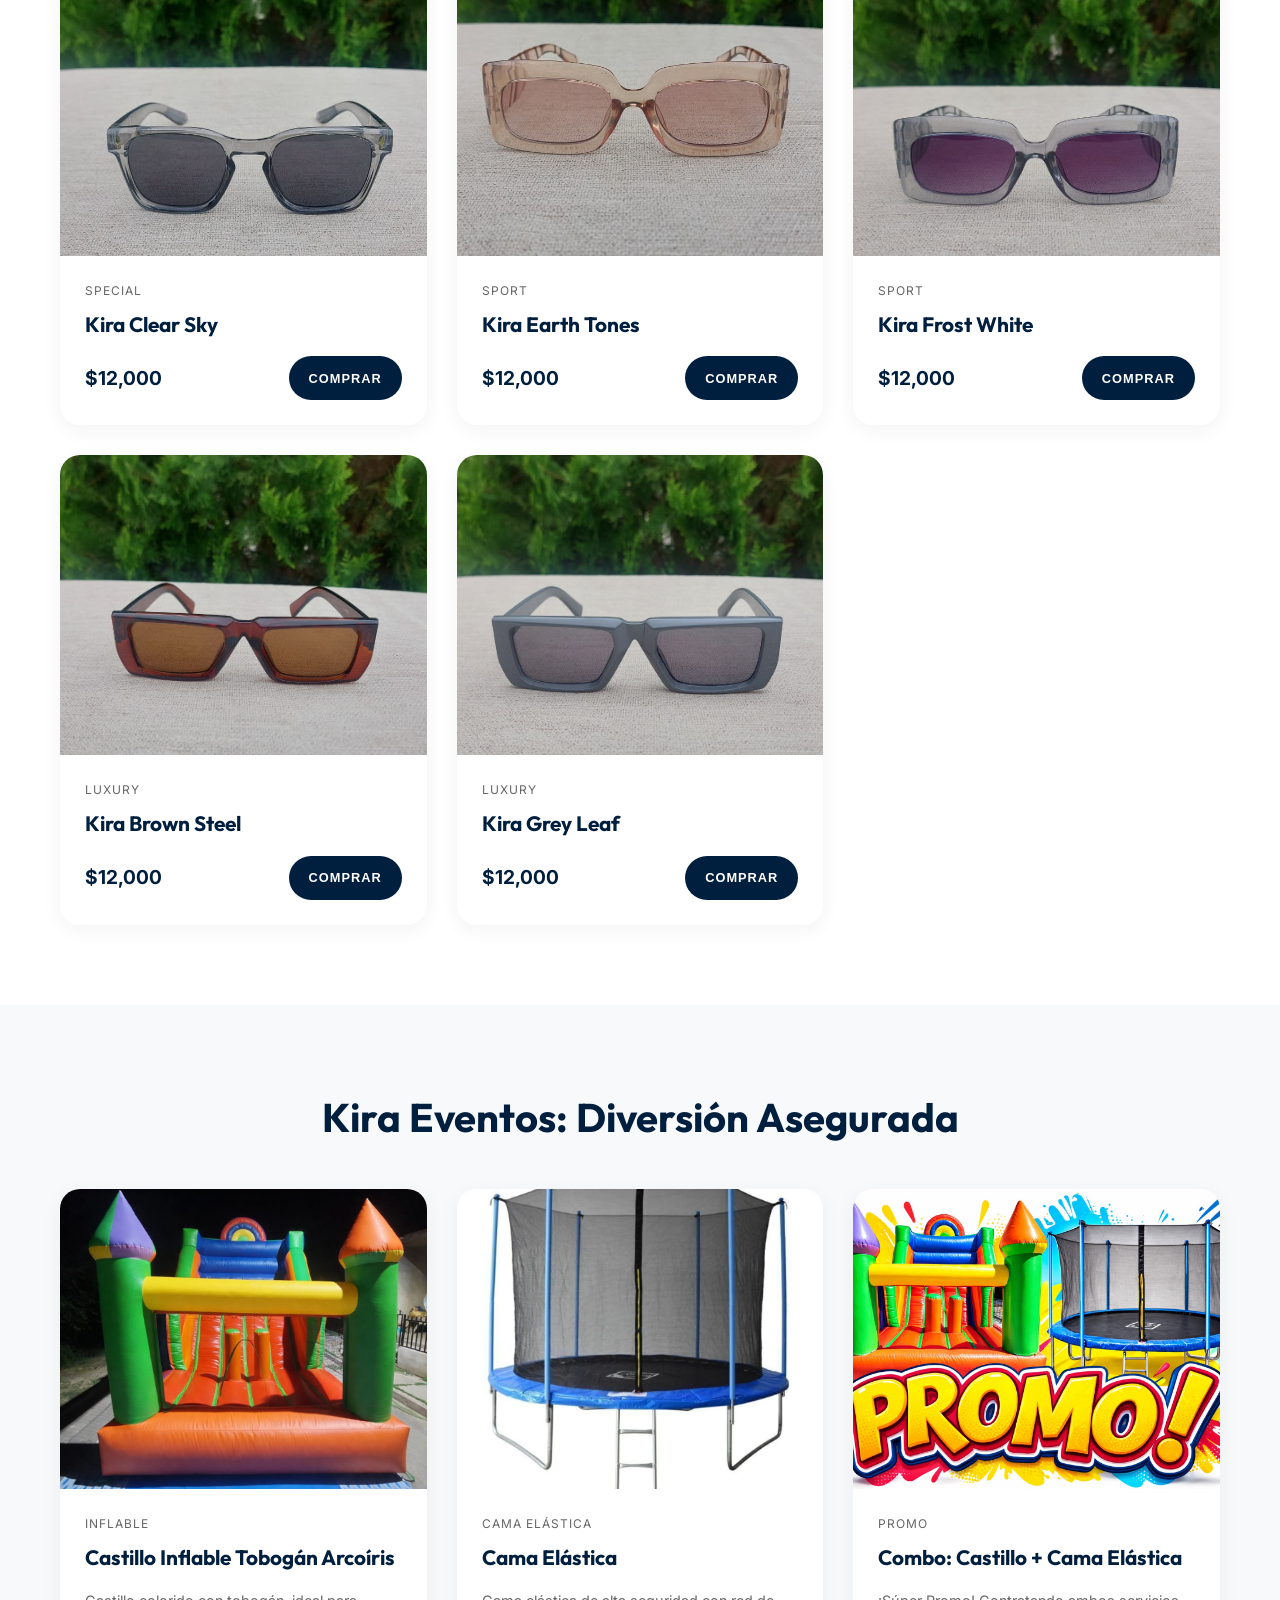
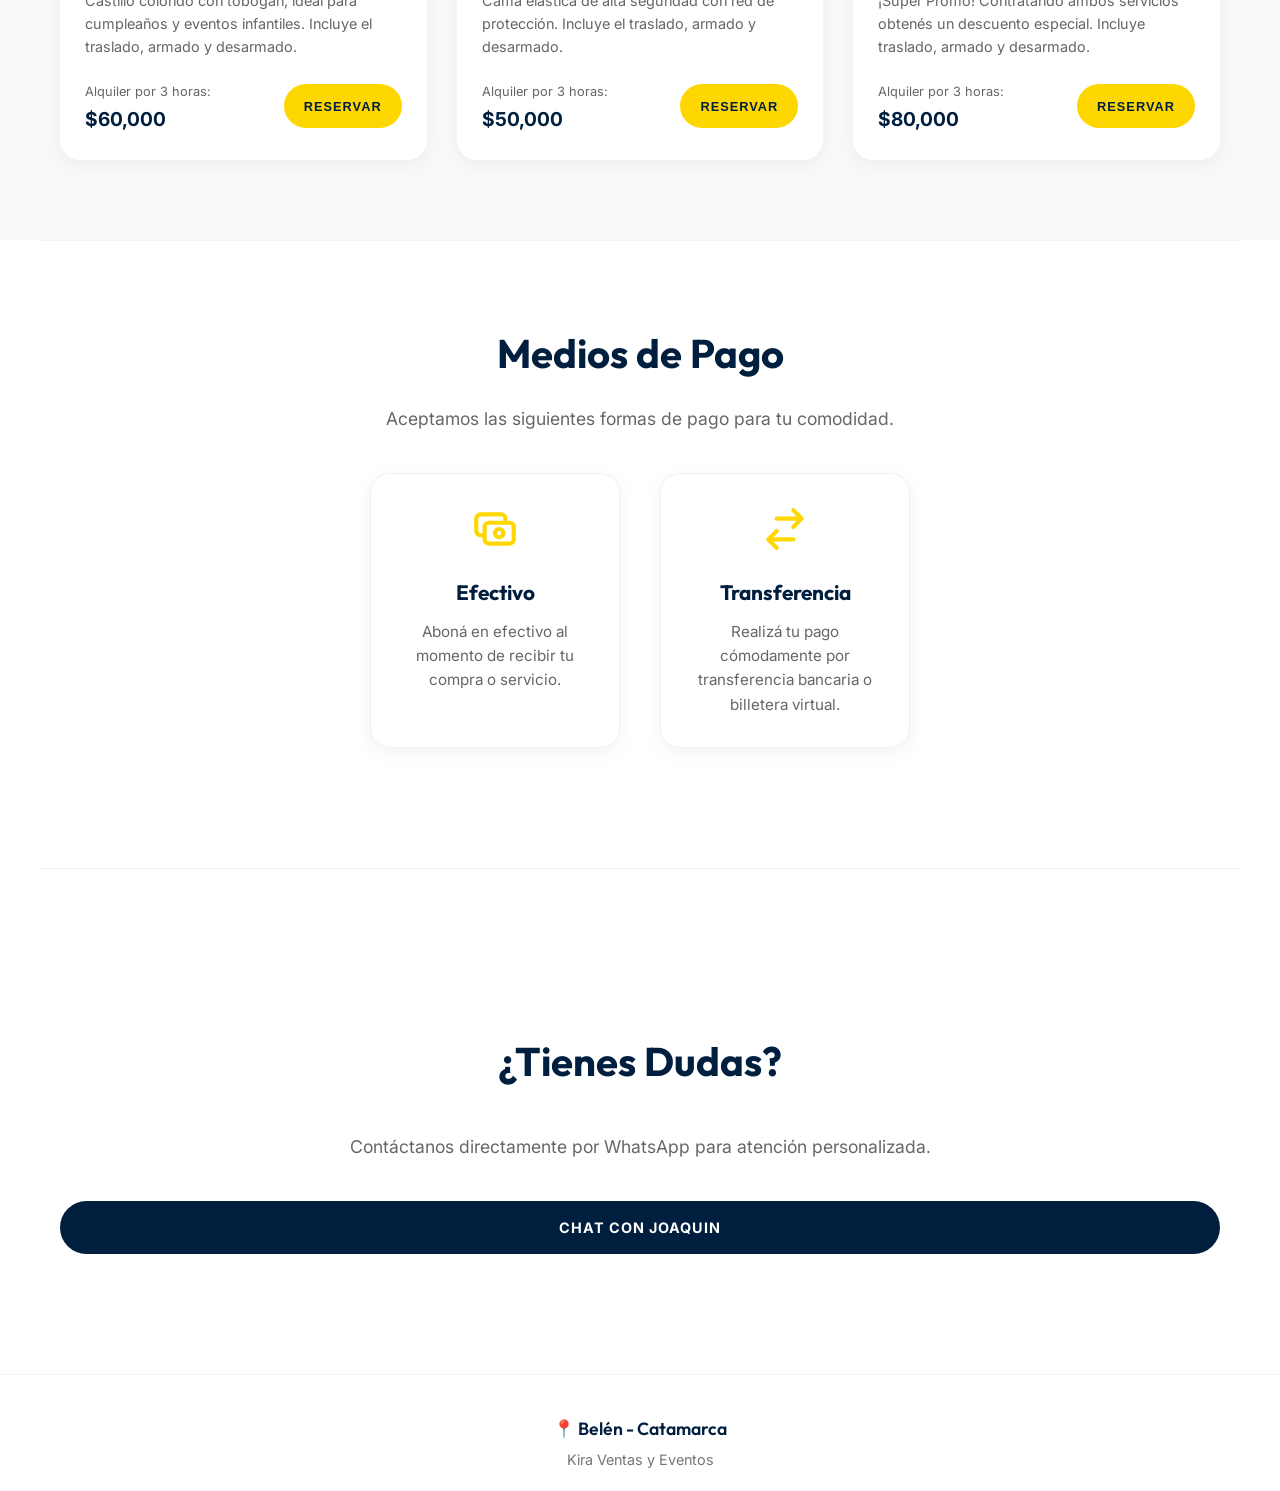
==== commit ba5c5d29: "Add files via upload" ====
--- a/index.html
+++ b/index.html
@@ -267,7 +267,7 @@
             if (tipo === 'Gafa') {
                 mensaje = `¡Hola Joaquin! 👓 Me interesa comprar este modelo:\n\n*Producto:* ${detalle}\n*Precio:* $${precio.toLocaleString()}\n\n¿Tienen stock disponible?`;
             } else if (tipo === 'Evento') {
-                mensaje = `¡Hola Joaquin! 🎈 Me gustaría reservar el siguiente servicio para un evento:\n\n*Servicio:* ${detalle}\n*Precio por día:* $${precio.toLocaleString()}`;
+                mensaje = `¡Hola Joaquin! 🎈 Me gustaría reservar el siguiente servicio para un evento:\n\n*Servicio:* ${detalle}\n*Precio por 3 horas:* $${precio.toLocaleString()}`;
             } else {
                 mensaje = detalle; // Mensaje general
             }
@@ -322,7 +322,7 @@
                         <p style="font-size: 0.9rem; color: var(--kira-text-light); margin-bottom: 20px;">${item.descripcion}</p>
                         <div style="display: flex; justify-content: space-between; align-items: center;">
                             <div>
-                                <span style="font-size: 0.8rem; color: var(--kira-text-light);">Alquiler por día:</span>
+                                <span style="font-size: 0.8rem; color: var(--kira-text-light);">Alquiler por 3 horas:</span>
                                 <span class="product-price">$${item.precioAlquiler.toLocaleString()}</span>
                             </div>
                             <button class="btn btn-yellow" onclick="openWhatsApp('Evento', '${item.nombre}', ${item.precioAlquiler})" style="padding: 10px 20px; font-size: 0.8rem;">Reservar</button>
